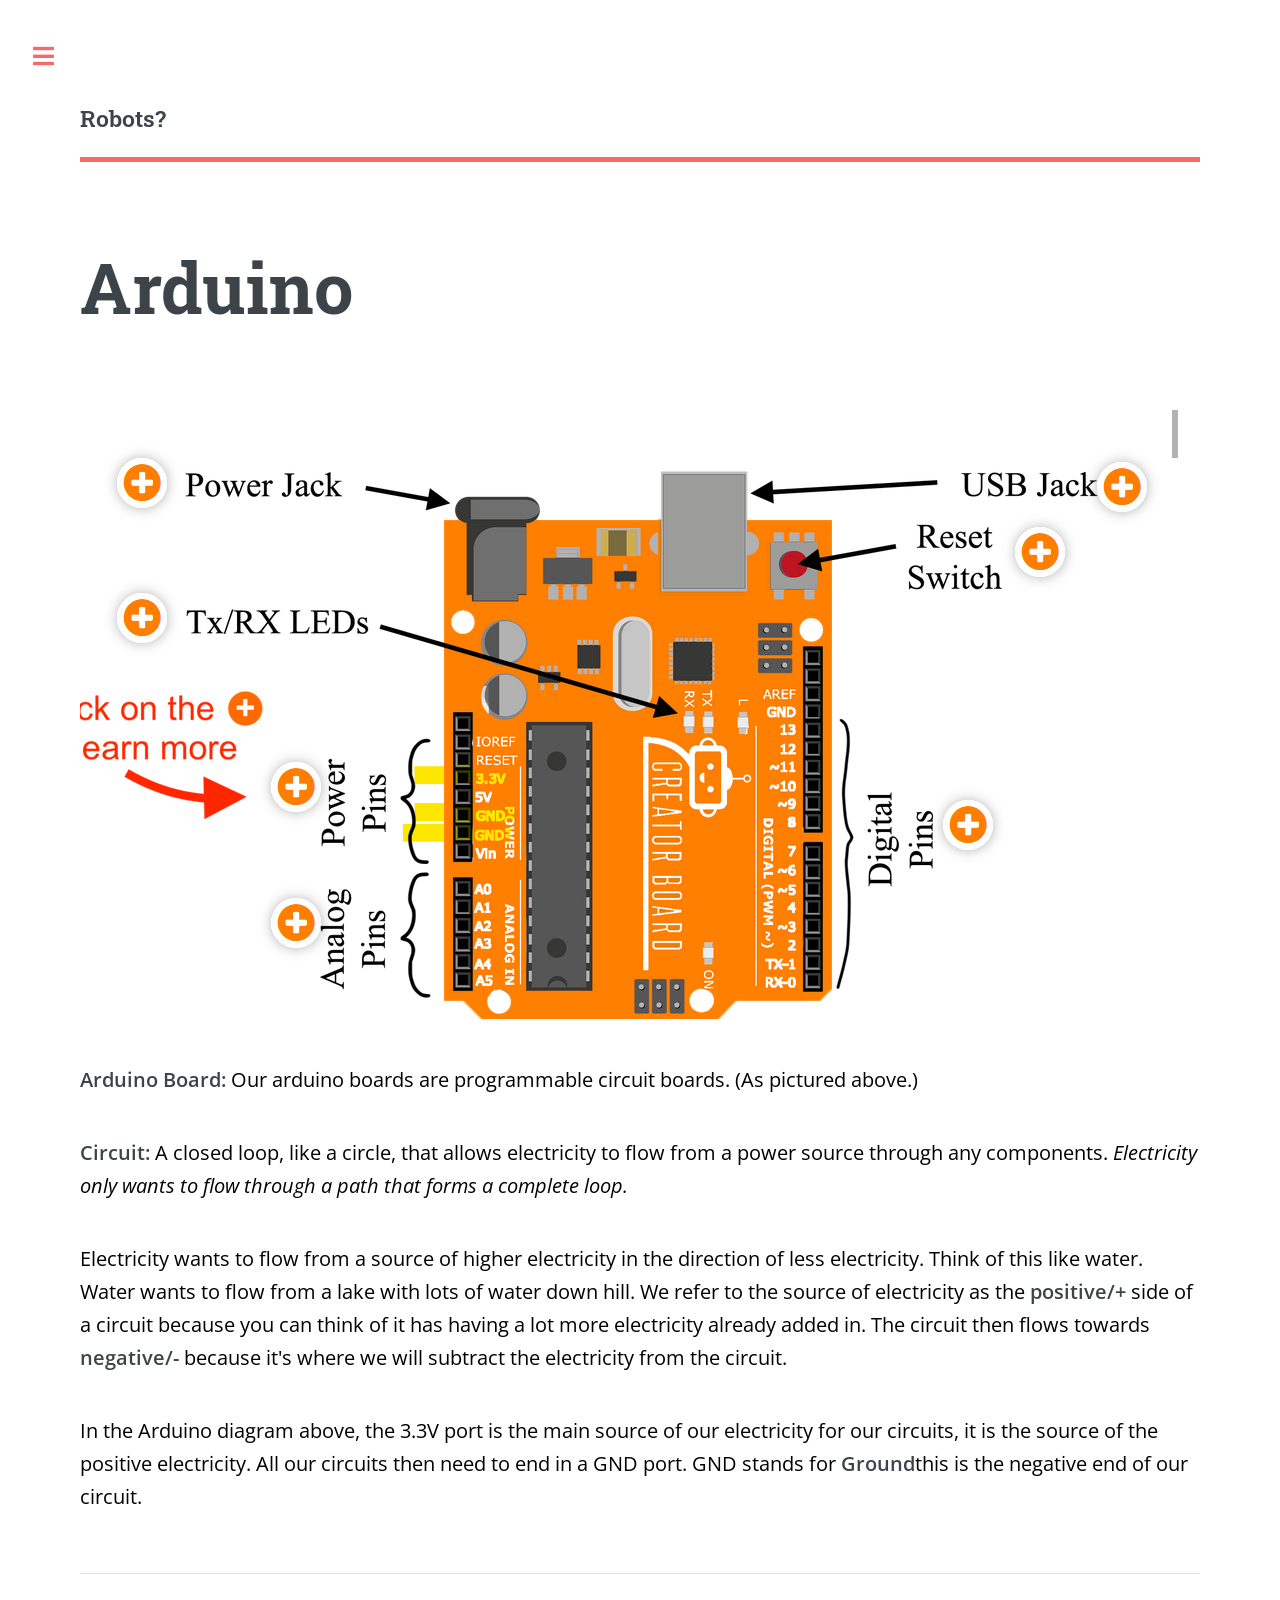
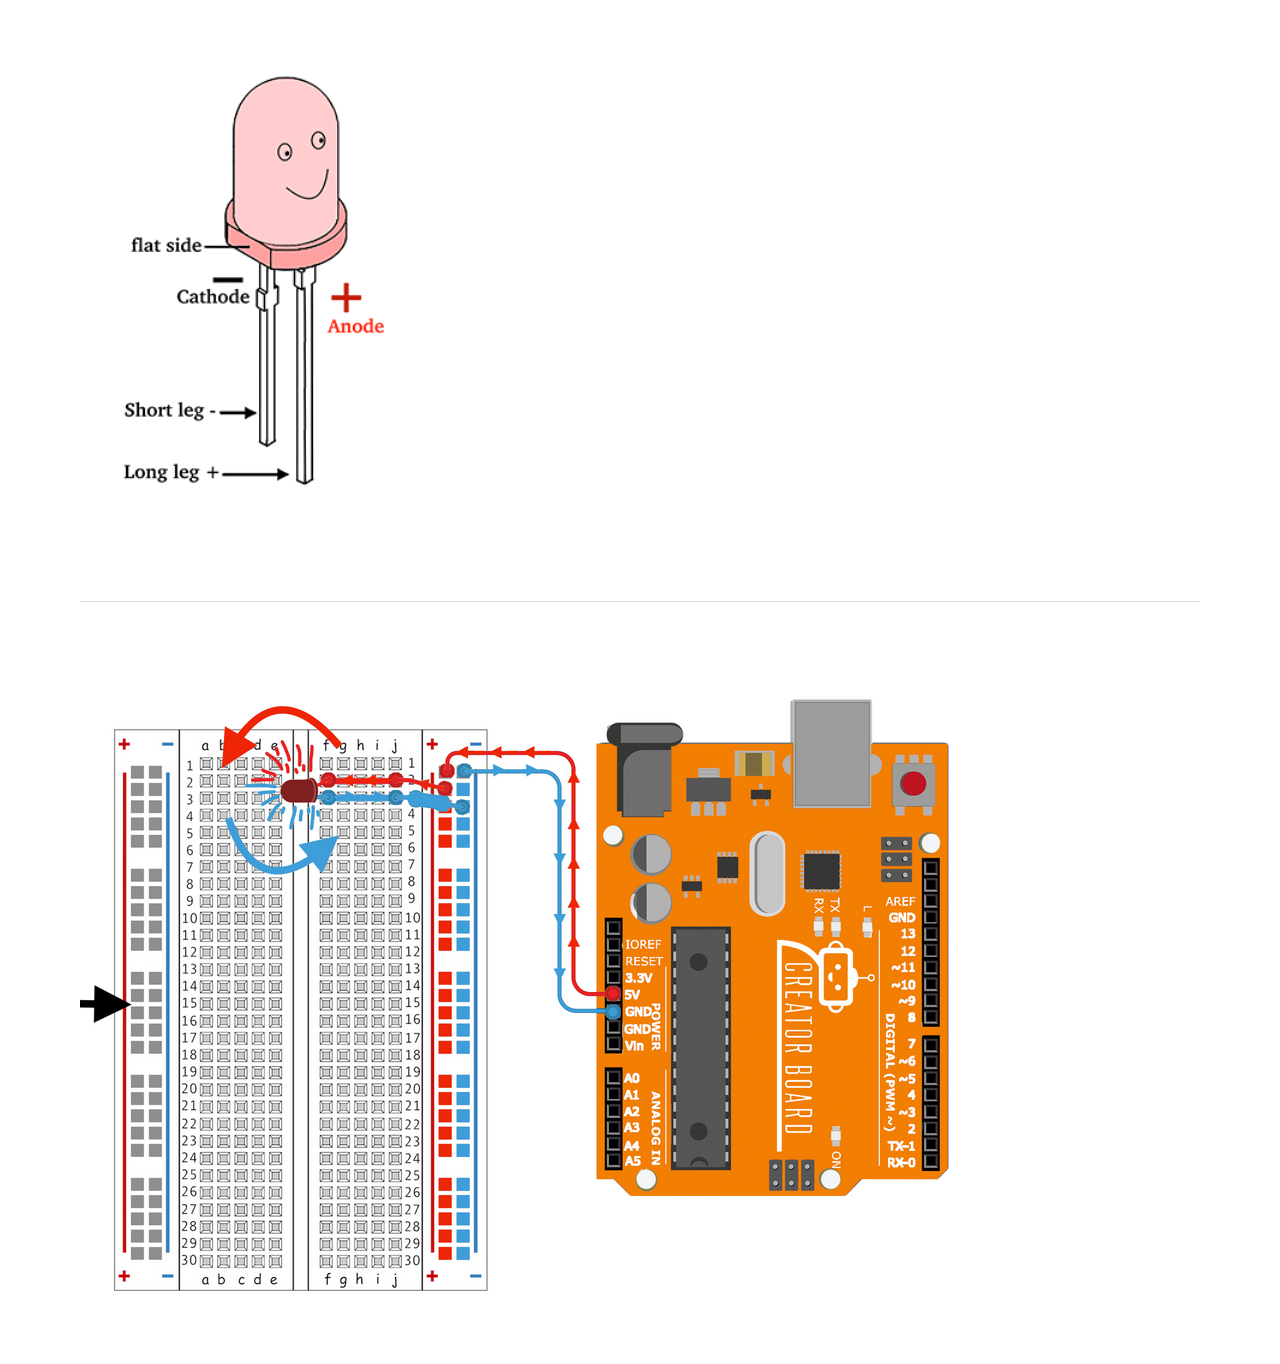
==== day1.html @ c7b4928b "Init Starting Files" ====
<!DOCTYPE HTML>
<!--
	Editorial by HTML5 UP
	html5up.net | @ajlkn
	Free for personal and commercial use under the CCA 3.0 license (html5up.net/license)
-->
<html>
<head>
    <title>Generic</title>
    <meta charset="utf-8" />
    <meta name="viewport" content="width=device-width, initial-scale=1, user-scalable=no" />
    <link rel="stylesheet" href="assets/css/main.css" />
</head>
<body class="is-preload">

<!-- Wrapper -->
<div id="wrapper">

    <!-- Main -->
    <div id="main">
        <div class="inner">

            <!-- Header -->
            <header id="header">
                <a href="index.html" class="logo"><strong>Robots?</strong></a>
            </header>

            <!-- Content -->
            <section>
                <header class="main">
                    <h1>Arduino</h1>
                </header>

                <span><img src="images/Arduino.png" alt="" /></span>

                <p><strong>Arduino Board: </strong>Our arduino boards are programmable circuit boards. (As pictured above.)</p>
                <p><strong>Circuit: </strong>A closed loop, like a circle, that allows electricity to flow from a power source through any components. <i>Electricity only wants to flow through a path that forms a complete loop.</i></p>
                <p>Electricity wants to flow from a source of higher electricity in the direction of less electricity. Think of this like water. Water wants to flow from a lake with lots of water down hill. We refer to the source of electricity as the <strong>positive/+</strong> side of a circuit because you can think of it has having a lot more electricity already added in. The circuit then flows towards <strong>negative/-</strong> because it's where we will subtract the electricity from the circuit.</p>

                <p>In the Arduino diagram above, the 3.3V port is the main source of our electricity for our circuits, it is the source of the positive electricity. All our circuits then need to end in a GND port. GND stands for <strong>Ground</strong>this is the negative end of our circuit.</p>

                <hr class="major" />

                <span><img src="images/LED.png" alt="" /></span>

                <hr class="major" />

                <span><img src="images/Circuit.png" alt="" /></span>


            </section>

        </div>
    </div>

    <!-- Sidebar -->
    <div id="sidebar">
        <div class="inner">

            <!-- Menu -->
            <nav id="menu">
                <header class="major">
                    <h2>Menu</h2>
                </header>
                <ul>
                    <li><a href="index.html">Homepage</a></li>
                    <li><a href="https://snap4arduino.rocks/" target="_blank">Snap4Arduino</a></li>
                    <li>
                        <span class="opener">Robotics Lessons</span>
                        <ul>
                            <li><a href="day1.html">Spring Day 1</a></li>
                        </ul>
                    </li>
                    <!--										<li><a href="elements.html">Elements</a></li>-->
                </ul>
            </nav>

            <!-- Footer -->
            <footer id="footer">
                <p class="copyright">&copy; Untitled. All rights reserved. Demo Images: <a href="https://unsplash.com">Unsplash</a>. Design: <a href="https://html5up.net">HTML5 UP</a>.</p>
            </footer>

        </div>
    </div>

</div>

<!-- Scripts -->
<script src="assets/js/jquery.min.js"></script>
<script src="assets/js/browser.min.js"></script>
<script src="assets/js/breakpoints.min.js"></script>
<script src="assets/js/util.js"></script>
<script src="assets/js/main.js"></script>

</body>
</html>
---- assets/css/main.css ----
@import url(fontawesome-all.min.css);
@import url("https://fonts.googleapis.com/css?family=Open+Sans:400,600,400italic,600italic|Roboto+Slab:400,700");
/*
	Editorial by HTML5 UP
	html5up.net | @ajlkn
	Free for personal and commercial use under the CCA 3.0 license (html5up.net/license)
*/
html, body, div, span, applet, object,
iframe, h1, h2, h3, h4, h5, h6, p, blockquote,
pre, a, abbr, acronym, address, big, cite,
code, del, dfn, em, img, ins, kbd, q, s, samp,
small, strike, strong, sub, sup, tt, var, b,
u, i, center, dl, dt, dd, ol, ul, li, fieldset,
form, label, legend, table, caption, tbody,
tfoot, thead, tr, th, td, article, aside,
canvas, details, embed, figure, figcaption,
footer, header, hgroup, menu, nav, output, ruby,
section, summary, time, mark, audio, video {
  margin: 0;
  padding: 0;
  border: 0;
  font-size: 100%;
  font: inherit;
  vertical-align: baseline; }

article, aside, details, figcaption, figure,
footer, header, hgroup, menu, nav, section {
  display: block; }

body {
  line-height: 1; }

ol, ul {
  list-style: none; }

blockquote, q {
  quotes: none; }
  blockquote:before, blockquote:after, q:before, q:after {
    content: '';
    content: none; }

table {
  border-collapse: collapse;
  border-spacing: 0; }

body {
  -webkit-text-size-adjust: none; }

mark {
  background-color: transparent;
  color: inherit; }

input::-moz-focus-inner {
  border: 0;
  padding: 0; }

input, select, textarea {
  -moz-appearance: none;
  -webkit-appearance: none;
  -ms-appearance: none;
  appearance: none; }

/* Basic */
@-ms-viewport {
  width: device-width; }

body {
  -ms-overflow-style: scrollbar; }

@media screen and (max-width: 480px) {
  html, body {
    min-width: 320px; } }

html {
  box-sizing: border-box; }

*, *:before, *:after {
  box-sizing: inherit; }

body {
  background: #ffffff; }
  body.is-preload *, body.is-preload *:before, body.is-preload *:after, body.is-resizing *, body.is-resizing *:before, body.is-resizing *:after {
    -moz-animation: none !important;
    -webkit-animation: none !important;
    -ms-animation: none !important;
    animation: none !important;
    -moz-transition: none !important;
    -webkit-transition: none !important;
    -ms-transition: none !important;
    transition: none !important; }

/* Type */
body, input, select, textarea {
  color: black;
  font-family: "Open Sans", sans-serif;
  font-size: 13pt;
  font-weight: 400;
  line-height: 1.65; }
  @media screen and (max-width: 1680px) {
    body, input, select, textarea {
      font-size: 15pt; } }
  @media screen and (max-width: 1280px) {
    body, input, select, textarea {
      font-size: 15pt; } }
  @media screen and (max-width: 360px) {
    body, input, select, textarea {
      font-size: 15pt; } }

a {
  -moz-transition: color 0.2s ease-in-out, border-bottom-color 0.2s ease-in-out;
  -webkit-transition: color 0.2s ease-in-out, border-bottom-color 0.2s ease-in-out;
  -ms-transition: color 0.2s ease-in-out, border-bottom-color 0.2s ease-in-out;
  transition: color 0.2s ease-in-out, border-bottom-color 0.2s ease-in-out;
  border-bottom: dotted 1px;
  color: #f56a6a;
  text-decoration: none; }
  a:hover {
    border-bottom-color: #f56a6a;
    color: #f56a6a !important; }
    a:hover strong {
      color: inherit; }

strong, b {
  color: #3d4449;
  font-weight: 600; }

em, i {
  font-style: italic; }

p {
  margin: 0 0 2em 0; }

h1, h2, h3, h4, h5, h6 {
  color: #3d4449;
  font-family: "Roboto Slab", serif;
  font-weight: 700;
  line-height: 1.5;
  margin: 0 0 1em 0; }
  h1 a, h2 a, h3 a, h4 a, h5 a, h6 a {
    color: inherit;
    text-decoration: none;
    border-bottom: 0; }

h1 {
  font-size: 4em;
  margin: 0 0 0.5em 0;
  line-height: 1.3; }

h2 {
  font-size: 1.75em; }

h3 {
  font-size: 1.25em; }

h4 {
  font-size: 1.1em; }

h5 {
  font-size: 0.9em; }

h6 {
  font-size: 0.7em; }

@media screen and (max-width: 1680px) {
  h1 {
    font-size: 3.5em; } }

@media screen and (max-width: 980px) {
  h1 {
    font-size: 3.25em; } }

@media screen and (max-width: 736px) {
  h1 {
    font-size: 2em;
    line-height: 1.4; }
  h2 {
    font-size: 1.5em; } }

sub {
  font-size: 0.8em;
  position: relative;
  top: 0.5em; }

sup {
  font-size: 0.8em;
  position: relative;
  top: -0.5em; }

blockquote {
  border-left: solid 3px rgba(210, 215, 217, 0.75);
  font-style: italic;
  margin: 0 0 2em 0;
  padding: 0.5em 0 0.5em 2em; }

code {
  background: rgba(230, 235, 237, 0.25);
  border-radius: 0.375em;
  border: solid 1px rgba(210, 215, 217, 0.75);
  font-family: "Courier New", monospace;
  font-size: 0.9em;
  margin: 0 0.25em;
  padding: 0.25em 0.65em; }

pre {
  -webkit-overflow-scrolling: touch;
  font-family: "Courier New", monospace;
  font-size: 0.9em;
  margin: 0 0 2em 0; }
  pre code {
    display: block;
    line-height: 1.75;
    padding: 1em 1.5em;
    overflow-x: auto; }

hr {
  border: 0;
  border-bottom: solid 1px rgba(210, 215, 217, 0.75);
  margin: 2em 0; }
  hr.major {
    margin: 3em 0; }

.align-left {
  text-align: left; }

.align-center {
  text-align: center; }

.align-right {
  text-align: right; }

/* Row */
.row {
  display: flex;
  flex-wrap: wrap;
  box-sizing: border-box;
  align-items: stretch; }
  .row > * {
    box-sizing: border-box; }
  .row.gtr-uniform > * > :last-child {
    margin-bottom: 0; }
  .row.aln-left {
    justify-content: flex-start; }
  .row.aln-center {
    justify-content: center; }
  .row.aln-right {
    justify-content: flex-end; }
  .row.aln-top {
    align-items: flex-start; }
  .row.aln-middle {
    align-items: center; }
  .row.aln-bottom {
    align-items: flex-end; }
  .row > .imp {
    order: -1; }
  .row > .col-1 {
    width: 8.33333%; }
  .row > .off-1 {
    margin-left: 8.33333%; }
  .row > .col-2 {
    width: 16.66667%; }
  .row > .off-2 {
    margin-left: 16.66667%; }
  .row > .col-3 {
    width: 25%; }
  .row > .off-3 {
    margin-left: 25%; }
  .row > .col-4 {
    width: 33.33333%; }
  .row > .off-4 {
    margin-left: 33.33333%; }
  .row > .col-5 {
    width: 41.66667%; }
  .row > .off-5 {
    margin-left: 41.66667%; }
  .row > .col-6 {
    width: 50%; }
  .row > .off-6 {
    margin-left: 50%; }
  .row > .col-7 {
    width: 58.33333%; }
  .row > .off-7 {
    margin-left: 58.33333%; }
  .row > .col-8 {
    width: 66.66667%; }
  .row > .off-8 {
    margin-left: 66.66667%; }
  .row > .col-9 {
    width: 75%; }
  .row > .off-9 {
    margin-left: 75%; }
  .row > .col-10 {
    width: 83.33333%; }
  .row > .off-10 {
    margin-left: 83.33333%; }
  .row > .col-11 {
    width: 91.66667%; }
  .row > .off-11 {
    margin-left: 91.66667%; }
  .row > .col-12 {
    width: 100%; }
  .row > .off-12 {
    margin-left: 100%; }
  .row.gtr-0 {
    margin-top: 0;
    margin-left: 0em; }
    .row.gtr-0 > * {
      padding: 0 0 0 0em; }
    .row.gtr-0.gtr-uniform {
      margin-top: 0em; }
      .row.gtr-0.gtr-uniform > * {
        padding-top: 0em; }
  .row.gtr-25 {
    margin-top: 0;
    margin-left: -0.375em; }
    .row.gtr-25 > * {
      padding: 0 0 0 0.375em; }
    .row.gtr-25.gtr-uniform {
      margin-top: -0.375em; }
      .row.gtr-25.gtr-uniform > * {
        padding-top: 0.375em; }
  .row.gtr-50 {
    margin-top: 0;
    margin-left: -0.75em; }
    .row.gtr-50 > * {
      padding: 0 0 0 0.75em; }
    .row.gtr-50.gtr-uniform {
      margin-top: -0.75em; }
      .row.gtr-50.gtr-uniform > * {
        padding-top: 0.75em; }
  .row {
    margin-top: 0;
    margin-left: -1.5em; }
    .row > * {
      padding: 0 0 0 1.5em; }
    .row.gtr-uniform {
      margin-top: -1.5em; }
      .row.gtr-uniform > * {
        padding-top: 1.5em; }
  .row.gtr-150 {
    margin-top: 0;
    margin-left: -2.25em; }
    .row.gtr-150 > * {
      padding: 0 0 0 2.25em; }
    .row.gtr-150.gtr-uniform {
      margin-top: -2.25em; }
      .row.gtr-150.gtr-uniform > * {
        padding-top: 2.25em; }
  .row.gtr-200 {
    margin-top: 0;
    margin-left: -3em; }
    .row.gtr-200 > * {
      padding: 0 0 0 3em; }
    .row.gtr-200.gtr-uniform {
      margin-top: -3em; }
      .row.gtr-200.gtr-uniform > * {
        padding-top: 3em; }
  @media screen and (max-width: 1680px) {
    .row {
      display: flex;
      flex-wrap: wrap;
      box-sizing: border-box;
      align-items: stretch; }
      .row > * {
        box-sizing: border-box; }
      .row.gtr-uniform > * > :last-child {
        margin-bottom: 0; }
      .row.aln-left {
        justify-content: flex-start; }
      .row.aln-center {
        justify-content: center; }
      .row.aln-right {
        justify-content: flex-end; }
      .row.aln-top {
        align-items: flex-start; }
      .row.aln-middle {
        align-items: center; }
      .row.aln-bottom {
        align-items: flex-end; }
      .row > .imp-xlarge {
        order: -1; }
      .row > .col-1-xlarge {
        width: 8.33333%; }
      .row > .off-1-xlarge {
        margin-left: 8.33333%; }
      .row > .col-2-xlarge {
        width: 16.66667%; }
      .row > .off-2-xlarge {
        margin-left: 16.66667%; }
      .row > .col-3-xlarge {
        width: 25%; }
      .row > .off-3-xlarge {
        margin-left: 25%; }
      .row > .col-4-xlarge {
        width: 33.33333%; }
      .row > .off-4-xlarge {
        margin-left: 33.33333%; }
      .row > .col-5-xlarge {
        width: 41.66667%; }
      .row > .off-5-xlarge {
        margin-left: 41.66667%; }
      .row > .col-6-xlarge {
        width: 50%; }
      .row > .off-6-xlarge {
        margin-left: 50%; }
      .row > .col-7-xlarge {
        width: 58.33333%; }
      .row > .off-7-xlarge {
        margin-left: 58.33333%; }
      .row > .col-8-xlarge {
        width: 66.66667%; }
      .row > .off-8-xlarge {
        margin-left: 66.66667%; }
      .row > .col-9-xlarge {
        width: 75%; }
      .row > .off-9-xlarge {
        margin-left: 75%; }
      .row > .col-10-xlarge {
        width: 83.33333%; }
      .row > .off-10-xlarge {
        margin-left: 83.33333%; }
      .row > .col-11-xlarge {
        width: 91.66667%; }
      .row > .off-11-xlarge {
        margin-left: 91.66667%; }
      .row > .col-12-xlarge {
        width: 100%; }
      .row > .off-12-xlarge {
        margin-left: 100%; }
      .row.gtr-0 {
        margin-top: 0;
        margin-left: 0em; }
        .row.gtr-0 > * {
          padding: 0 0 0 0em; }
        .row.gtr-0.gtr-uniform {
          margin-top: 0em; }
          .row.gtr-0.gtr-uniform > * {
            padding-top: 0em; }
      .row.gtr-25 {
        margin-top: 0;
        margin-left: -0.375em; }
        .row.gtr-25 > * {
          padding: 0 0 0 0.375em; }
        .row.gtr-25.gtr-uniform {
          margin-top: -0.375em; }
          .row.gtr-25.gtr-uniform > * {
            padding-top: 0.375em; }
      .row.gtr-50 {
        margin-top: 0;
        margin-left: -0.75em; }
        .row.gtr-50 > * {
          padding: 0 0 0 0.75em; }
        .row.gtr-50.gtr-uniform {
          margin-top: -0.75em; }
          .row.gtr-50.gtr-uniform > * {
            padding-top: 0.75em; }
      .row {
        margin-top: 0;
        margin-left: -1.5em; }
        .row > * {
          padding: 0 0 0 1.5em; }
        .row.gtr-uniform {
          margin-top: -1.5em; }
          .row.gtr-uniform > * {
            padding-top: 1.5em; }
      .row.gtr-150 {
        margin-top: 0;
        margin-left: -2.25em; }
        .row.gtr-150 > * {
          padding: 0 0 0 2.25em; }
        .row.gtr-150.gtr-uniform {
          margin-top: -2.25em; }
          .row.gtr-150.gtr-uniform > * {
            padding-top: 2.25em; }
      .row.gtr-200 {
        margin-top: 0;
        margin-left: -3em; }
        .row.gtr-200 > * {
          padding: 0 0 0 3em; }
        .row.gtr-200.gtr-uniform {
          margin-top: -3em; }
          .row.gtr-200.gtr-uniform > * {
            padding-top: 3em; } }
  @media screen and (max-width: 1280px) {
    .row {
      display: flex;
      flex-wrap: wrap;
      box-sizing: border-box;
      align-items: stretch; }
      .row > * {
        box-sizing: border-box; }
      .row.gtr-uniform > * > :last-child {
        margin-bottom: 0; }
      .row.aln-left {
        justify-content: flex-start; }
      .row.aln-center {
        justify-content: center; }
      .row.aln-right {
        justify-content: flex-end; }
      .row.aln-top {
        align-items: flex-start; }
      .row.aln-middle {
        align-items: center; }
      .row.aln-bottom {
        align-items: flex-end; }
      .row > .imp-large {
        order: -1; }
      .row > .col-1-large {
        width: 8.33333%; }
      .row > .off-1-large {
        margin-left: 8.33333%; }
      .row > .col-2-large {
        width: 16.66667%; }
      .row > .off-2-large {
        margin-left: 16.66667%; }
      .row > .col-3-large {
        width: 25%; }
      .row > .off-3-large {
        margin-left: 25%; }
      .row > .col-4-large {
        width: 33.33333%; }
      .row > .off-4-large {
        margin-left: 33.33333%; }
      .row > .col-5-large {
        width: 41.66667%; }
      .row > .off-5-large {
        margin-left: 41.66667%; }
      .row > .col-6-large {
        width: 50%; }
      .row > .off-6-large {
        margin-left: 50%; }
      .row > .col-7-large {
        width: 58.33333%; }
      .row > .off-7-large {
        margin-left: 58.33333%; }
      .row > .col-8-large {
        width: 66.66667%; }
      .row > .off-8-large {
        margin-left: 66.66667%; }
      .row > .col-9-large {
        width: 75%; }
      .row > .off-9-large {
        margin-left: 75%; }
      .row > .col-10-large {
        width: 83.33333%; }
      .row > .off-10-large {
        margin-left: 83.33333%; }
      .row > .col-11-large {
        width: 91.66667%; }
      .row > .off-11-large {
        margin-left: 91.66667%; }
      .row > .col-12-large {
        width: 100%; }
      .row > .off-12-large {
        margin-left: 100%; }
      .row.gtr-0 {
        margin-top: 0;
        margin-left: 0em; }
        .row.gtr-0 > * {
          padding: 0 0 0 0em; }
        .row.gtr-0.gtr-uniform {
          margin-top: 0em; }
          .row.gtr-0.gtr-uniform > * {
            padding-top: 0em; }
      .row.gtr-25 {
        margin-top: 0;
        margin-left: -0.375em; }
        .row.gtr-25 > * {
          padding: 0 0 0 0.375em; }
        .row.gtr-25.gtr-uniform {
          margin-top: -0.375em; }
          .row.gtr-25.gtr-uniform > * {
            padding-top: 0.375em; }
      .row.gtr-50 {
        margin-top: 0;
        margin-left: -0.75em; }
        .row.gtr-50 > * {
          padding: 0 0 0 0.75em; }
        .row.gtr-50.gtr-uniform {
          margin-top: -0.75em; }
          .row.gtr-50.gtr-uniform > * {
            padding-top: 0.75em; }
      .row {
        margin-top: 0;
        margin-left: -1.5em; }
        .row > * {
          padding: 0 0 0 1.5em; }
        .row.gtr-uniform {
          margin-top: -1.5em; }
          .row.gtr-uniform > * {
            padding-top: 1.5em; }
      .row.gtr-150 {
        margin-top: 0;
        margin-left: -2.25em; }
        .row.gtr-150 > * {
          padding: 0 0 0 2.25em; }
        .row.gtr-150.gtr-uniform {
          margin-top: -2.25em; }
          .row.gtr-150.gtr-uniform > * {
            padding-top: 2.25em; }
      .row.gtr-200 {
        margin-top: 0;
        margin-left: -3em; }
        .row.gtr-200 > * {
          padding: 0 0 0 3em; }
        .row.gtr-200.gtr-uniform {
          margin-top: -3em; }
          .row.gtr-200.gtr-uniform > * {
            padding-top: 3em; } }
  @media screen and (max-width: 980px) {
    .row {
      display: flex;
      flex-wrap: wrap;
      box-sizing: border-box;
      align-items: stretch; }
      .row > * {
        box-sizing: border-box; }
      .row.gtr-uniform > * > :last-child {
        margin-bottom: 0; }
      .row.aln-left {
        justify-content: flex-start; }
      .row.aln-center {
        justify-content: center; }
      .row.aln-right {
        justify-content: flex-end; }
      .row.aln-top {
        align-items: flex-start; }
      .row.aln-middle {
        align-items: center; }
      .row.aln-bottom {
        align-items: flex-end; }
      .row > .imp-medium {
        order: -1; }
      .row > .col-1-medium {
        width: 8.33333%; }
      .row > .off-1-medium {
        margin-left: 8.33333%; }
      .row > .col-2-medium {
        width: 16.66667%; }
      .row > .off-2-medium {
        margin-left: 16.66667%; }
      .row > .col-3-medium {
        width: 25%; }
      .row > .off-3-medium {
        margin-left: 25%; }
      .row > .col-4-medium {
        width: 33.33333%; }
      .row > .off-4-medium {
        margin-left: 33.33333%; }
      .row > .col-5-medium {
        width: 41.66667%; }
      .row > .off-5-medium {
        margin-left: 41.66667%; }
      .row > .col-6-medium {
        width: 50%; }
      .row > .off-6-medium {
        margin-left: 50%; }
      .row > .col-7-medium {
        width: 58.33333%; }
      .row > .off-7-medium {
        margin-left: 58.33333%; }
      .row > .col-8-medium {
        width: 66.66667%; }
      .row > .off-8-medium {
        margin-left: 66.66667%; }
      .row > .col-9-medium {
        width: 75%; }
      .row > .off-9-medium {
        margin-left: 75%; }
      .row > .col-10-medium {
        width: 83.33333%; }
      .row > .off-10-medium {
        margin-left: 83.33333%; }
      .row > .col-11-medium {
        width: 91.66667%; }
      .row > .off-11-medium {
        margin-left: 91.66667%; }
      .row > .col-12-medium {
        width: 100%; }
      .row > .off-12-medium {
        margin-left: 100%; }
      .row.gtr-0 {
        margin-top: 0;
        margin-left: 0em; }
        .row.gtr-0 > * {
          padding: 0 0 0 0em; }
        .row.gtr-0.gtr-uniform {
          margin-top: 0em; }
          .row.gtr-0.gtr-uniform > * {
            padding-top: 0em; }
      .row.gtr-25 {
        margin-top: 0;
        margin-left: -0.375em; }
        .row.gtr-25 > * {
          padding: 0 0 0 0.375em; }
        .row.gtr-25.gtr-uniform {
          margin-top: -0.375em; }
          .row.gtr-25.gtr-uniform > * {
            padding-top: 0.375em; }
      .row.gtr-50 {
        margin-top: 0;
        margin-left: -0.75em; }
        .row.gtr-50 > * {
          padding: 0 0 0 0.75em; }
        .row.gtr-50.gtr-uniform {
          margin-top: -0.75em; }
          .row.gtr-50.gtr-uniform > * {
            padding-top: 0.75em; }
      .row {
        margin-top: 0;
        margin-left: -1.5em; }
        .row > * {
          padding: 0 0 0 1.5em; }
        .row.gtr-uniform {
          margin-top: -1.5em; }
          .row.gtr-uniform > * {
            padding-top: 1.5em; }
      .row.gtr-150 {
        margin-top: 0;
        margin-left: -2.25em; }
        .row.gtr-150 > * {
          padding: 0 0 0 2.25em; }
        .row.gtr-150.gtr-uniform {
          margin-top: -2.25em; }
          .row.gtr-150.gtr-uniform > * {
            padding-top: 2.25em; }
      .row.gtr-200 {
        margin-top: 0;
        margin-left: -3em; }
        .row.gtr-200 > * {
          padding: 0 0 0 3em; }
        .row.gtr-200.gtr-uniform {
          margin-top: -3em; }
          .row.gtr-200.gtr-uniform > * {
            padding-top: 3em; } }
  @media screen and (max-width: 736px) {
    .row {
      display: flex;
      flex-wrap: wrap;
      box-sizing: border-box;
      align-items: stretch; }
      .row > * {
        box-sizing: border-box; }
      .row.gtr-uniform > * > :last-child {
        margin-bottom: 0; }
      .row.aln-left {
        justify-content: flex-start; }
      .row.aln-center {
        justify-content: center; }
      .row.aln-right {
        justify-content: flex-end; }
      .row.aln-top {
        align-items: flex-start; }
      .row.aln-middle {
        align-items: center; }
      .row.aln-bottom {
        align-items: flex-end; }
      .row > .imp-small {
        order: -1; }
      .row > .col-1-small {
        width: 8.33333%; }
      .row > .off-1-small {
        margin-left: 8.33333%; }
      .row > .col-2-small {
        width: 16.66667%; }
      .row > .off-2-small {
        margin-left: 16.66667%; }
      .row > .col-3-small {
        width: 25%; }
      .row > .off-3-small {
        margin-left: 25%; }
      .row > .col-4-small {
        width: 33.33333%; }
      .row > .off-4-small {
        margin-left: 33.33333%; }
      .row > .col-5-small {
        width: 41.66667%; }
      .row > .off-5-small {
        margin-left: 41.66667%; }
      .row > .col-6-small {
        width: 50%; }
      .row > .off-6-small {
        margin-left: 50%; }
      .row > .col-7-small {
        width: 58.33333%; }
      .row > .off-7-small {
        margin-left: 58.33333%; }
      .row > .col-8-small {
        width: 66.66667%; }
      .row > .off-8-small {
        margin-left: 66.66667%; }
      .row > .col-9-small {
        width: 75%; }
      .row > .off-9-small {
        margin-left: 75%; }
      .row > .col-10-small {
        width: 83.33333%; }
      .row > .off-10-small {
        margin-left: 83.33333%; }
      .row > .col-11-small {
        width: 91.66667%; }
      .row > .off-11-small {
        margin-left: 91.66667%; }
      .row > .col-12-small {
        width: 100%; }
      .row > .off-12-small {
        margin-left: 100%; }
      .row.gtr-0 {
        margin-top: 0;
        margin-left: 0em; }
        .row.gtr-0 > * {
          padding: 0 0 0 0em; }
        .row.gtr-0.gtr-uniform {
          margin-top: 0em; }
          .row.gtr-0.gtr-uniform > * {
            padding-top: 0em; }
      .row.gtr-25 {
        margin-top: 0;
        margin-left: -0.375em; }
        .row.gtr-25 > * {
          padding: 0 0 0 0.375em; }
        .row.gtr-25.gtr-uniform {
          margin-top: -0.375em; }
          .row.gtr-25.gtr-uniform > * {
            padding-top: 0.375em; }
      .row.gtr-50 {
        margin-top: 0;
        margin-left: -0.75em; }
        .row.gtr-50 > * {
          padding: 0 0 0 0.75em; }
        .row.gtr-50.gtr-uniform {
          margin-top: -0.75em; }
          .row.gtr-50.gtr-uniform > * {
            padding-top: 0.75em; }
      .row {
        margin-top: 0;
        margin-left: -1.5em; }
        .row > * {
          padding: 0 0 0 1.5em; }
        .row.gtr-uniform {
          margin-top: -1.5em; }
          .row.gtr-uniform > * {
            padding-top: 1.5em; }
      .row.gtr-150 {
        margin-top: 0;
        margin-left: -2.25em; }
        .row.gtr-150 > * {
          padding: 0 0 0 2.25em; }
        .row.gtr-150.gtr-uniform {
          margin-top: -2.25em; }
          .row.gtr-150.gtr-uniform > * {
            padding-top: 2.25em; }
      .row.gtr-200 {
        margin-top: 0;
        margin-left: -3em; }
        .row.gtr-200 > * {
          padding: 0 0 0 3em; }
        .row.gtr-200.gtr-uniform {
          margin-top: -3em; }
          .row.gtr-200.gtr-uniform > * {
            padding-top: 3em; } }
  @media screen and (max-width: 480px) {
    .row {
      display: flex;
      flex-wrap: wrap;
      box-sizing: border-box;
      align-items: stretch; }
      .row > * {
        box-sizing: border-box; }
      .row.gtr-uniform > * > :last-child {
        margin-bottom: 0; }
      .row.aln-left {
        justify-content: flex-start; }
      .row.aln-center {
        justify-content: center; }
      .row.aln-right {
        justify-content: flex-end; }
      .row.aln-top {
        align-items: flex-start; }
      .row.aln-middle {
        align-items: center; }
      .row.aln-bottom {
        align-items: flex-end; }
      .row > .imp-xsmall {
        order: -1; }
      .row > .col-1-xsmall {
        width: 8.33333%; }
      .row > .off-1-xsmall {
        margin-left: 8.33333%; }
      .row > .col-2-xsmall {
        width: 16.66667%; }
      .row > .off-2-xsmall {
        margin-left: 16.66667%; }
      .row > .col-3-xsmall {
        width: 25%; }
      .row > .off-3-xsmall {
        margin-left: 25%; }
      .row > .col-4-xsmall {
        width: 33.33333%; }
      .row > .off-4-xsmall {
        margin-left: 33.33333%; }
      .row > .col-5-xsmall {
        width: 41.66667%; }
      .row > .off-5-xsmall {
        margin-left: 41.66667%; }
      .row > .col-6-xsmall {
        width: 50%; }
      .row > .off-6-xsmall {
        margin-left: 50%; }
      .row > .col-7-xsmall {
        width: 58.33333%; }
      .row > .off-7-xsmall {
        margin-left: 58.33333%; }
      .row > .col-8-xsmall {
        width: 66.66667%; }
      .row > .off-8-xsmall {
        margin-left: 66.66667%; }
      .row > .col-9-xsmall {
        width: 75%; }
      .row > .off-9-xsmall {
        margin-left: 75%; }
      .row > .col-10-xsmall {
        width: 83.33333%; }
      .row > .off-10-xsmall {
        margin-left: 83.33333%; }
      .row > .col-11-xsmall {
        width: 91.66667%; }
      .row > .off-11-xsmall {
        margin-left: 91.66667%; }
      .row > .col-12-xsmall {
        width: 100%; }
      .row > .off-12-xsmall {
        margin-left: 100%; }
      .row.gtr-0 {
        margin-top: 0;
        margin-left: 0em; }
        .row.gtr-0 > * {
          padding: 0 0 0 0em; }
        .row.gtr-0.gtr-uniform {
          margin-top: 0em; }
          .row.gtr-0.gtr-uniform > * {
            padding-top: 0em; }
      .row.gtr-25 {
        margin-top: 0;
        margin-left: -0.375em; }
        .row.gtr-25 > * {
          padding: 0 0 0 0.375em; }
        .row.gtr-25.gtr-uniform {
          margin-top: -0.375em; }
          .row.gtr-25.gtr-uniform > * {
            padding-top: 0.375em; }
      .row.gtr-50 {
        margin-top: 0;
        margin-left: -0.75em; }
        .row.gtr-50 > * {
          padding: 0 0 0 0.75em; }
        .row.gtr-50.gtr-uniform {
          margin-top: -0.75em; }
          .row.gtr-50.gtr-uniform > * {
            padding-top: 0.75em; }
      .row {
        margin-top: 0;
        margin-left: -1.5em; }
        .row > * {
          padding: 0 0 0 1.5em; }
        .row.gtr-uniform {
          margin-top: -1.5em; }
          .row.gtr-uniform > * {
            padding-top: 1.5em; }
      .row.gtr-150 {
        margin-top: 0;
        margin-left: -2.25em; }
        .row.gtr-150 > * {
          padding: 0 0 0 2.25em; }
        .row.gtr-150.gtr-uniform {
          margin-top: -2.25em; }
          .row.gtr-150.gtr-uniform > * {
            padding-top: 2.25em; }
      .row.gtr-200 {
        margin-top: 0;
        margin-left: -3em; }
        .row.gtr-200 > * {
          padding: 0 0 0 3em; }
        .row.gtr-200.gtr-uniform {
          margin-top: -3em; }
          .row.gtr-200.gtr-uniform > * {
            padding-top: 3em; } }

/* Section/Article */
section.special, article.special {
  text-align: center; }

header p {
  font-family: "Roboto Slab", serif;
  font-size: 1em;
  font-weight: 400;
  letter-spacing: 0.075em;
  margin-top: -0.5em;
  text-transform: uppercase; }

header.major > :last-child {
  border-bottom: solid 3px #f56a6a;
  display: inline-block;
  margin: 0 0 2em 0;
  padding: 0 0.75em 0.5em 0; }

header.main > :last-child {
  margin: 0 0 1em 0; }

/* Form */
form {
  margin: 0 0 2em 0; }

label {
  color: #3d4449;
  display: block;
  font-size: 0.9em;
  font-weight: 600;
  margin: 0 0 1em 0; }

input[type="text"],
input[type="password"],
input[type="email"],
input[type="tel"],
input[type="search"],
input[type="url"],
select,
textarea {
  -moz-appearance: none;
  -webkit-appearance: none;
  -ms-appearance: none;
  appearance: none;
  background: #ffffff;
  border-radius: 0.375em;
  border: none;
  border: solid 1px rgba(210, 215, 217, 0.75);
  color: inherit;
  display: block;
  outline: 0;
  padding: 0 1em;
  text-decoration: none;
  width: 100%; }
  input[type="text"]:invalid,
  input[type="password"]:invalid,
  input[type="email"]:invalid,
  input[type="tel"]:invalid,
  input[type="search"]:invalid,
  input[type="url"]:invalid,
  select:invalid,
  textarea:invalid {
    box-shadow: none; }
  input[type="text"]:focus,
  input[type="password"]:focus,
  input[type="email"]:focus,
  input[type="tel"]:focus,
  input[type="search"]:focus,
  input[type="url"]:focus,
  select:focus,
  textarea:focus {
    border-color: #f56a6a;
    box-shadow: 0 0 0 1px #f56a6a; }

select {
  background-image: url("data:image/svg+xml;charset=utf8,%3Csvg xmlns='http://www.w3.org/2000/svg' width='40' height='40' preserveAspectRatio='none' viewBox='0 0 40 40'%3E%3Cpath d='M9.4,12.3l10.4,10.4l10.4-10.4c0.2-0.2,0.5-0.4,0.9-0.4c0.3,0,0.6,0.1,0.9,0.4l3.3,3.3c0.2,0.2,0.4,0.5,0.4,0.9 c0,0.4-0.1,0.6-0.4,0.9L20.7,31.9c-0.2,0.2-0.5,0.4-0.9,0.4c-0.3,0-0.6-0.1-0.9-0.4L4.3,17.3c-0.2-0.2-0.4-0.5-0.4-0.9 c0-0.4,0.1-0.6,0.4-0.9l3.3-3.3c0.2-0.2,0.5-0.4,0.9-0.4S9.1,12.1,9.4,12.3z' fill='rgba(210, 215, 217, 0.75)' /%3E%3C/svg%3E");
  background-size: 1.25em;
  background-repeat: no-repeat;
  background-position: calc(100% - 1em) center;
  height: 2.75em;
  padding-right: 2.75em;
  text-overflow: ellipsis; }
  select option {
    color: #3d4449;
    background: #ffffff; }
  select:focus::-ms-value {
    background-color: transparent; }
  select::-ms-expand {
    display: none; }

input[type="text"],
input[type="password"],
input[type="email"],
input[type="tel"],
input[type="search"],
input[type="url"],
select {
  height: 2.75em; }

textarea {
  padding: 0.75em 1em; }

input[type="checkbox"],
input[type="radio"] {
  -moz-appearance: none;
  -webkit-appearance: none;
  -ms-appearance: none;
  appearance: none;
  display: block;
  float: left;
  margin-right: -2em;
  opacity: 0;
  width: 1em;
  z-index: -1; }
  input[type="checkbox"] + label,
  input[type="radio"] + label {
    text-decoration: none;
    color: #7f888f;
    cursor: pointer;
    display: inline-block;
    font-size: 1em;
    font-weight: 400;
    padding-left: 2.4em;
    padding-right: 0.75em;
    position: relative; }
    input[type="checkbox"] + label:before,
    input[type="radio"] + label:before {
      -moz-osx-font-smoothing: grayscale;
      -webkit-font-smoothing: antialiased;
      display: inline-block;
      font-style: normal;
      font-variant: normal;
      text-rendering: auto;
      line-height: 1;
      text-transform: none !important;
      font-family: 'Font Awesome 5 Free';
      font-weight: 900; }
    input[type="checkbox"] + label:before,
    input[type="radio"] + label:before {
      background: #ffffff;
      border-radius: 0.375em;
      border: solid 1px rgba(210, 215, 217, 0.75);
      content: '';
      display: inline-block;
      font-size: 0.8em;
      height: 2.0625em;
      left: 0;
      line-height: 2.0625em;
      position: absolute;
      text-align: center;
      top: 0;
      width: 2.0625em; }
  input[type="checkbox"]:checked + label:before,
  input[type="radio"]:checked + label:before {
    background: #3d4449;
    border-color: #3d4449;
    color: #ffffff;
    content: '\f00c'; }
  input[type="checkbox"]:focus + label:before,
  input[type="radio"]:focus + label:before {
    border-color: #f56a6a;
    box-shadow: 0 0 0 1px #f56a6a; }

input[type="checkbox"] + label:before {
  border-radius: 0.375em; }

input[type="radio"] + label:before {
  border-radius: 100%; }

::-webkit-input-placeholder {
  color: #9fa3a6 !important;
  opacity: 1.0; }

:-moz-placeholder {
  color: #9fa3a6 !important;
  opacity: 1.0; }

::-moz-placeholder {
  color: #9fa3a6 !important;
  opacity: 1.0; }

:-ms-input-placeholder {
  color: #9fa3a6 !important;
  opacity: 1.0; }

/* Box */
.box {
  border-radius: 0.375em;
  border: solid 1px rgba(210, 215, 217, 0.75);
  margin-bottom: 2em;
  padding: 1.5em; }
  .box > :last-child,
  .box > :last-child > :last-child,
  .box > :last-child > :last-child > :last-child {
    margin-bottom: 0; }
  .box.alt {
    border: 0;
    border-radius: 0;
    padding: 0; }

/* Icon */
.icon {
  text-decoration: none;
  border-bottom: none;
  position: relative; }
  .icon:before {
    -moz-osx-font-smoothing: grayscale;
    -webkit-font-smoothing: antialiased;
    display: inline-block;
    font-style: normal;
    font-variant: normal;
    text-rendering: auto;
    line-height: 1;
    text-transform: none !important;
    font-family: 'Font Awesome 5 Free';
    font-weight: 400; }
  .icon > .label {
    display: none; }
  .icon:before {
    line-height: inherit; }
  .icon.solid:before {
    font-weight: 900; }
  .icon.brands:before {
    font-family: 'Font Awesome 5 Brands'; }

/* Image */
.image {
  border-radius: 0.375em;
  border: 0;
  display: inline-block;
  position: relative; }
  .image img {
    border-radius: 0.375em;
    display: block; }
  .image.left, .image.right {
    max-width: 40%; }
    .image.left img, .image.right img {
      width: 100%; }
  .image.left {
    float: left;
    padding: 0 1.5em 1em 0;
    top: 0.25em; }
  .image.right {
    float: right;
    padding: 0 0 1em 1.5em;
    top: 0.25em; }
  .image.fit {
    display: block;
    margin: 0 0 2em 0;
    width: 100%; }
    .image.fit img {
      width: 100%; }
  .image.main {
    display: block;
    margin: 0 0 3em 0;
    width: 100%; }
    .image.main img {
      width: 100%; }

a.image {
  overflow: hidden; }
  a.image img {
    -moz-transition: -moz-transform 0.2s ease;
    -webkit-transition: -webkit-transform 0.2s ease;
    -ms-transition: -ms-transform 0.2s ease;
    transition: transform 0.2s ease; }
  a.image:hover img {
    -moz-transform: scale(1.075);
    -webkit-transform: scale(1.075);
    -ms-transform: scale(1.075);
    transform: scale(1.075); }

/* List */
ol {
  list-style: decimal;
  margin: 0 0 2em 0;
  padding-left: 1.25em; }
  ol li {
    padding-left: 0.25em; }

ul {
  list-style: disc;
  margin: 0 0 2em 0;
  padding-left: 1em; }
  ul li {
    padding-left: 0.5em; }
  ul.alt {
    list-style: none;
    padding-left: 0; }
    ul.alt li {
      border-top: solid 1px rgba(210, 215, 217, 0.75);
      padding: 0.5em 0; }
      ul.alt li:first-child {
        border-top: 0;
        padding-top: 0; }

dl {
  margin: 0 0 2em 0; }
  dl dt {
    display: block;
    font-weight: 600;
    margin: 0 0 1em 0; }
  dl dd {
    margin-left: 2em; }

/* Actions */
ul.actions {
  display: -moz-flex;
  display: -webkit-flex;
  display: -ms-flex;
  display: flex;
  cursor: default;
  list-style: none;
  margin-left: -1em;
  padding-left: 0; }
  ul.actions li {
    padding: 0 0 0 1em;
    vertical-align: middle; }
  ul.actions.special {
    -moz-justify-content: center;
    -webkit-justify-content: center;
    -ms-justify-content: center;
    justify-content: center;
    width: 100%;
    margin-left: 0; }
    ul.actions.special li:first-child {
      padding-left: 0; }
  ul.actions.stacked {
    -moz-flex-direction: column;
    -webkit-flex-direction: column;
    -ms-flex-direction: column;
    flex-direction: column;
    margin-left: 0; }
    ul.actions.stacked li {
      padding: 1.3em 0 0 0; }
      ul.actions.stacked li:first-child {
        padding-top: 0; }
  ul.actions.fit {
    width: calc(100% + 1em); }
    ul.actions.fit li {
      -moz-flex-grow: 1;
      -webkit-flex-grow: 1;
      -ms-flex-grow: 1;
      flex-grow: 1;
      -moz-flex-shrink: 1;
      -webkit-flex-shrink: 1;
      -ms-flex-shrink: 1;
      flex-shrink: 1;
      width: 100%; }
      ul.actions.fit li > * {
        width: 100%; }
    ul.actions.fit.stacked {
      width: 100%; }

/* Icons */
ul.icons {
  cursor: default;
  list-style: none;
  padding-left: 0; }
  ul.icons li {
    display: inline-block;
    padding: 0 1em 0 0; }
    ul.icons li:last-child {
      padding-right: 0; }
    ul.icons li .icon {
      color: inherit; }
      ul.icons li .icon:before {
        font-size: 1.25em; }

/* Contact */
ul.contact {
  list-style: none;
  padding: 0; }
  ul.contact li {
    text-decoration: none;
    border-top: solid 1px rgba(210, 215, 217, 0.75);
    margin: 1.5em 0 0 0;
    padding: 1.5em 0 0 3em;
    position: relative; }
    ul.contact li:before {
      -moz-osx-font-smoothing: grayscale;
      -webkit-font-smoothing: antialiased;
      display: inline-block;
      font-style: normal;
      font-variant: normal;
      text-rendering: auto;
      line-height: 1;
      text-transform: none !important;
      font-family: 'Font Awesome 5 Free';
      font-weight: 400; }
    ul.contact li:before {
      color: #f56a6a;
      display: inline-block;
      font-size: 1.5em;
      height: 1.125em;
      left: 0;
      line-height: 1.125em;
      position: absolute;
      text-align: center;
      top: 1em;
      width: 1.5em; }
    ul.contact li:first-child {
      border-top: 0;
      margin-top: 0;
      padding-top: 0; }
      ul.contact li:first-child:before {
        top: 0; }
    ul.contact li a {
      color: inherit; }

/* Pagination */
ul.pagination {
  cursor: default;
  list-style: none;
  padding-left: 0; }
  ul.pagination li {
    display: inline-block;
    padding-left: 0;
    vertical-align: middle; }
    ul.pagination li > .page {
      -moz-transition: background-color 0.2s ease-in-out, color 0.2s ease-in-out;
      -webkit-transition: background-color 0.2s ease-in-out, color 0.2s ease-in-out;
      -ms-transition: background-color 0.2s ease-in-out, color 0.2s ease-in-out;
      transition: background-color 0.2s ease-in-out, color 0.2s ease-in-out;
      border-bottom: 0;
      border-radius: 0.375em;
      display: inline-block;
      font-size: 0.8em;
      font-weight: 600;
      height: 2em;
      line-height: 2em;
      margin: 0 0.125em;
      min-width: 2em;
      padding: 0 0.5em;
      text-align: center; }
      ul.pagination li > .page.active {
        background-color: #f56a6a;
        color: #ffffff !important; }
        ul.pagination li > .page.active:hover {
          background-color: #f67878; }
        ul.pagination li > .page.active:active {
          background-color: #f45c5c; }
    ul.pagination li:first-child {
      padding-right: 0.75em; }
    ul.pagination li:last-child {
      padding-left: 0.75em; }
  @media screen and (max-width: 480px) {
    ul.pagination li:nth-child(n+2):nth-last-child(n+2) {
      display: none; }
    ul.pagination li:first-child {
      padding-right: 0; } }

/* Table */
.table-wrapper {
  -webkit-overflow-scrolling: touch;
  overflow-x: auto; }

table {
  margin: 0 0 2em 0;
  width: 100%; }
  table tbody tr {
    border: solid 1px rgba(210, 215, 217, 0.75);
    border-left: 0;
    border-right: 0; }
    table tbody tr:nth-child(2n + 1) {
      background-color: rgba(230, 235, 237, 0.25); }
  table td {
    padding: 0.75em 0.75em; }
  table th {
    color: #3d4449;
    font-size: 0.9em;
    font-weight: 600;
    padding: 0 0.75em 0.75em 0.75em;
    text-align: left; }
  table thead {
    border-bottom: solid 2px rgba(210, 215, 217, 0.75); }
  table tfoot {
    border-top: solid 2px rgba(210, 215, 217, 0.75); }
  table.alt {
    border-collapse: separate; }
    table.alt tbody tr td {
      border: solid 1px rgba(210, 215, 217, 0.75);
      border-left-width: 0;
      border-top-width: 0; }
      table.alt tbody tr td:first-child {
        border-left-width: 1px; }
    table.alt tbody tr:first-child td {
      border-top-width: 1px; }
    table.alt thead {
      border-bottom: 0; }
    table.alt tfoot {
      border-top: 0; }

/* Button */
input[type="submit"],
input[type="reset"],
input[type="button"],
button,
.button {
  -moz-appearance: none;
  -webkit-appearance: none;
  -ms-appearance: none;
  appearance: none;
  -moz-transition: background-color 0.2s ease-in-out, color 0.2s ease-in-out;
  -webkit-transition: background-color 0.2s ease-in-out, color 0.2s ease-in-out;
  -ms-transition: background-color 0.2s ease-in-out, color 0.2s ease-in-out;
  transition: background-color 0.2s ease-in-out, color 0.2s ease-in-out;
  background-color: transparent;
  border-radius: 0.375em;
  border: 0;
  box-shadow: inset 0 0 0 2px #f56a6a;
  color: #f56a6a !important;
  cursor: pointer;
  display: inline-block;
  font-family: "Roboto Slab", serif;
  font-size: 0.8em;
  font-weight: 700;
  height: 3.5em;
  letter-spacing: 0.075em;
  line-height: 3.5em;
  padding: 0 2.25em;
  text-align: center;
  text-decoration: none;
  text-transform: uppercase;
  white-space: nowrap; }
  input[type="submit"]:hover,
  input[type="reset"]:hover,
  input[type="button"]:hover,
  button:hover,
  .button:hover {
    background-color: rgba(245, 106, 106, 0.05); }
  input[type="submit"]:active,
  input[type="reset"]:active,
  input[type="button"]:active,
  button:active,
  .button:active {
    background-color: rgba(245, 106, 106, 0.15); }
  input[type="submit"].icon:before,
  input[type="reset"].icon:before,
  input[type="button"].icon:before,
  button.icon:before,
  .button.icon:before {
    margin-right: 0.5em; }
  input[type="submit"].fit,
  input[type="reset"].fit,
  input[type="button"].fit,
  button.fit,
  .button.fit {
    width: 100%; }
  input[type="submit"].small,
  input[type="reset"].small,
  input[type="button"].small,
  button.small,
  .button.small {
    font-size: 0.6em; }
  input[type="submit"].large,
  input[type="reset"].large,
  input[type="button"].large,
  button.large,
  .button.large {
    font-size: 1em;
    height: 3.65em;
    line-height: 3.65em; }
  input[type="submit"].primary,
  input[type="reset"].primary,
  input[type="button"].primary,
  button.primary,
  .button.primary {
    background-color: #f56a6a;
    box-shadow: none;
    color: #ffffff !important; }
    input[type="submit"].primary:hover,
    input[type="reset"].primary:hover,
    input[type="button"].primary:hover,
    button.primary:hover,
    .button.primary:hover {
      background-color: #f67878; }
    input[type="submit"].primary:active,
    input[type="reset"].primary:active,
    input[type="button"].primary:active,
    button.primary:active,
    .button.primary:active {
      background-color: #f45c5c; }
  input[type="submit"].disabled, input[type="submit"]:disabled,
  input[type="reset"].disabled,
  input[type="reset"]:disabled,
  input[type="button"].disabled,
  input[type="button"]:disabled,
  button.disabled,
  button:disabled,
  .button.disabled,
  .button:disabled {
    pointer-events: none;
    opacity: 0.25; }

/* Mini Posts */
.mini-posts article {
  border-top: solid 1px rgba(210, 215, 217, 0.75);
  margin-top: 2em;
  padding-top: 2em; }
  .mini-posts article .image {
    display: block;
    margin: 0 0 1.5em 0; }
    .mini-posts article .image img {
      display: block;
      width: 100%; }
  .mini-posts article:first-child {
    border-top: 0;
    margin-top: 0;
    padding-top: 0; }

/* Features */
.features {
  display: -moz-flex;
  display: -webkit-flex;
  display: -ms-flex;
  display: flex;
  -moz-flex-wrap: wrap;
  -webkit-flex-wrap: wrap;
  -ms-flex-wrap: wrap;
  flex-wrap: wrap;
  margin: 0 0 2em -3em;
  width: calc(100% + 3em); }
  .features article {
    -moz-align-items: center;
    -webkit-align-items: center;
    -ms-align-items: center;
    align-items: center;
    display: -moz-flex;
    display: -webkit-flex;
    display: -ms-flex;
    display: flex;
    margin: 0 0 3em 3em;
    position: relative;
    width: calc(50% - 3em); }
    .features article:nth-child(2n - 1) {
      margin-right: 1.5em; }
    .features article:nth-child(2n) {
      margin-left: 1.5em; }
    .features article:nth-last-child(1), .features article:nth-last-child(2) {
      margin-bottom: 0; }
    .features article .icon {
      -moz-flex-grow: 0;
      -webkit-flex-grow: 0;
      -ms-flex-grow: 0;
      flex-grow: 0;
      -moz-flex-shrink: 0;
      -webkit-flex-shrink: 0;
      -ms-flex-shrink: 0;
      flex-shrink: 0;
      display: block;
      height: 10em;
      line-height: 10em;
      margin: 0 2em 0 0;
      text-align: center;
      width: 10em; }
      .features article .icon:before {
        color: #f56a6a;
        font-size: 2.75rem;
        position: relative;
        top: 0.05em; }
      .features article .icon:after {
        -moz-transform: rotate(45deg);
        -webkit-transform: rotate(45deg);
        -ms-transform: rotate(45deg);
        transform: rotate(45deg);
        border-radius: 0.25rem;
        border: solid 2px rgba(210, 215, 217, 0.75);
        content: '';
        display: block;
        height: 7em;
        left: 50%;
        margin: -3.5em 0 0 -3.5em;
        position: absolute;
        top: 50%;
        width: 7em; }
    .features article .content {
      -moz-flex-grow: 1;
      -webkit-flex-grow: 1;
      -ms-flex-grow: 1;
      flex-grow: 1;
      -moz-flex-shrink: 1;
      -webkit-flex-shrink: 1;
      -ms-flex-shrink: 1;
      flex-shrink: 1;
      width: 100%; }
      .features article .content > :last-child {
        margin-bottom: 0; }
  @media screen and (max-width: 980px) {
    .features {
      margin: 0 0 2em 0;
      width: 100%; }
      .features article {
        margin: 0 0 3em 0;
        width: 100%; }
        .features article:nth-child(2n - 1) {
          margin-right: 0; }
        .features article:nth-child(2n) {
          margin-left: 0; }
        .features article:nth-last-child(1), .features article:nth-last-child(2) {
          margin-bottom: 3em; }
        .features article:last-child {
          margin-bottom: 0; }
        .features article .icon {
          height: 8em;
          line-height: 8em;
          width: 8em; }
          .features article .icon:before {
            font-size: 2.25rem; }
          .features article .icon:after {
            height: 6em;
            margin: -3em 0 0 -3em;
            width: 6em; } }
  @media screen and (max-width: 480px) {
    .features article {
      -moz-flex-direction: column;
      -webkit-flex-direction: column;
      -ms-flex-direction: column;
      flex-direction: column;
      -moz-align-items: -moz-flex-start;
      -webkit-align-items: -webkit-flex-start;
      -ms-align-items: -ms-flex-start;
      align-items: flex-start; }
      .features article .icon {
        height: 6em;
        line-height: 6em;
        margin: 0 0 1.5em 0;
        width: 6em; }
        .features article .icon:before {
          font-size: 1.5rem; }
        .features article .icon:after {
          height: 4em;
          margin: -2em 0 0 -2em;
          width: 4em; } }
  @media screen and (max-width: 480px) {
    .features article .icon:before {
      font-size: 1.25rem; } }

/* Posts */
.posts {
  display: -moz-flex;
  display: -webkit-flex;
  display: -ms-flex;
  display: flex;
  -moz-flex-wrap: wrap;
  -webkit-flex-wrap: wrap;
  -ms-flex-wrap: wrap;
  flex-wrap: wrap;
  margin: 0 0 2em -6em;
  width: calc(100% + 6em); }
  .posts article {
    -moz-flex-grow: 0;
    -webkit-flex-grow: 0;
    -ms-flex-grow: 0;
    flex-grow: 0;
    -moz-flex-shrink: 1;
    -webkit-flex-shrink: 1;
    -ms-flex-shrink: 1;
    flex-shrink: 1;
    margin: 0 0 6em 6em;
    position: relative;
    width: calc(33.33333% - 6em); }
    .posts article:before {
      background: rgba(210, 215, 217, 0.75);
      content: '';
      display: block;
      height: calc(100% + 6em);
      left: -3em;
      position: absolute;
      top: 0;
      width: 1px; }
    .posts article:after {
      background: rgba(210, 215, 217, 0.75);
      bottom: -3em;
      content: '';
      display: block;
      height: 1px;
      position: absolute;
      right: 0;
      width: calc(100% + 6em); }
    .posts article > :last-child {
      margin-bottom: 0; }
    .posts article .image {
      display: block;
      margin: 0 0 2em 0; }
      .posts article .image img {
        display: block;
        width: 100%; }
  @media screen and (min-width: 1681px) {
    .posts article:nth-child(3n + 1):before {
      display: none; }
    .posts article:nth-child(3n + 1):after {
      width: 100%; }
    .posts article:nth-last-child(1), .posts article:nth-last-child(2), .posts article:nth-last-child(3) {
      margin-bottom: 0; }
      .posts article:nth-last-child(1):before, .posts article:nth-last-child(2):before, .posts article:nth-last-child(3):before {
        height: 100%; }
      .posts article:nth-last-child(1):after, .posts article:nth-last-child(2):after, .posts article:nth-last-child(3):after {
        display: none; } }
  @media screen and (max-width: 1680px) {
    .posts article {
      width: calc(50% - 6em); }
      .posts article:nth-last-child(3) {
        margin-bottom: 6em; } }
  @media screen and (min-width: 481px) and (max-width: 1680px) {
    .posts article:nth-child(2n + 1):before {
      display: none; }
    .posts article:nth-child(2n + 1):after {
      width: 100%; }
    .posts article:nth-last-child(1), .posts article:nth-last-child(2) {
      margin-bottom: 0; }
      .posts article:nth-last-child(1):before, .posts article:nth-last-child(2):before {
        height: 100%; }
      .posts article:nth-last-child(1):after, .posts article:nth-last-child(2):after {
        display: none; } }
  @media screen and (max-width: 736px) {
    .posts {
      margin: 0 0 2em -4.5em;
      width: calc(100% + 4.5em); }
      .posts article {
        margin: 0 0 4.5em 4.5em;
        width: calc(50% - 4.5em); }
        .posts article:before {
          height: calc(100% + 4.5em);
          left: -2.25em; }
        .posts article:after {
          bottom: -2.25em;
          width: calc(100% + 4.5em); }
        .posts article:nth-last-child(3) {
          margin-bottom: 4.5em; } }
  @media screen and (max-width: 480px) {
    .posts {
      margin: 0 0 2em 0;
      width: 100%; }
      .posts article {
        margin: 0 0 4.5em 0;
        width: 100%; }
        .posts article:before {
          display: none; }
        .posts article:after {
          width: 100%; }
        .posts article:last-child {
          margin-bottom: 0; }
          .posts article:last-child:after {
            display: none; } }

/* Wrapper */
#wrapper {
  display: -moz-flex;
  display: -webkit-flex;
  display: -ms-flex;
  display: flex;
  -moz-flex-direction: row-reverse;
  -webkit-flex-direction: row-reverse;
  -ms-flex-direction: row-reverse;
  flex-direction: row-reverse;
  min-height: 100vh; }

/* Main */
#main {
  -moz-flex-grow: 1;
  -webkit-flex-grow: 1;
  -ms-flex-grow: 1;
  flex-grow: 1;
  -moz-flex-shrink: 1;
  -webkit-flex-shrink: 1;
  -ms-flex-shrink: 1;
  flex-shrink: 1;
  width: 100%; }
  #main > .inner {
    padding: 0 6em 0.1em 6em ;
    margin: 0 auto;
    max-width: 110em; }
    #main > .inner > section {
      padding: 6em 0 4em 0 ;
      border-top: solid 2px rgba(210, 215, 217, 0.75); }
      #main > .inner > section:first-of-type {
        border-top: 0 !important; }
  @media screen and (max-width: 1680px) {
    #main > .inner {
      padding: 0 5em 0.1em 5em ; }
      #main > .inner > section {
        padding: 5em 0 3em 0 ; } }
  @media screen and (max-width: 1280px) {
    #main > .inner {
      padding: 0 4em 0.1em 4em ; }
      #main > .inner > section {
        padding: 4em 0 2em 0 ; } }
  @media screen and (max-width: 736px) {
    #main > .inner {
      padding: 0 2em 0.1em 2em ; }
      #main > .inner > section {
        padding: 3em 0 1em 0 ; } }

/* Sidebar */
#search form {
  text-decoration: none;
  position: relative; }
  #search form:before {
    -moz-osx-font-smoothing: grayscale;
    -webkit-font-smoothing: antialiased;
    display: inline-block;
    font-style: normal;
    font-variant: normal;
    text-rendering: auto;
    line-height: 1;
    text-transform: none !important;
    font-family: 'Font Awesome 5 Free';
    font-weight: 900; }
  #search form:before {
    -moz-transform: scaleX(-1);
    -webkit-transform: scaleX(-1);
    -ms-transform: scaleX(-1);
    transform: scaleX(-1);
    color: #7f888f;
    content: '\f002';
    cursor: default;
    display: block;
    font-size: 1.5em;
    height: 2em;
    line-height: 2em;
    opacity: 0.325;
    position: absolute;
    right: 0;
    text-align: center;
    top: 0;
    width: 2em; }
  #search form input[type="text"] {
    padding-right: 2.75em; }

#sidebar {
  -moz-flex-grow: 0;
  -webkit-flex-grow: 0;
  -ms-flex-grow: 0;
  flex-grow: 0;
  -moz-flex-shrink: 0;
  -webkit-flex-shrink: 0;
  -ms-flex-shrink: 0;
  flex-shrink: 0;
  -moz-transition: margin-left 0.5s ease, box-shadow 0.5s ease;
  -webkit-transition: margin-left 0.5s ease, box-shadow 0.5s ease;
  -ms-transition: margin-left 0.5s ease, box-shadow 0.5s ease;
  transition: margin-left 0.5s ease, box-shadow 0.5s ease;
  background-color: #f5f6f7;
  font-size: 0.9em;
  position: relative;
  width: 26em; }
  #sidebar h2 {
    font-size: 1.38889em; }
  #sidebar > .inner {
    padding: 2.22222em 2.22222em 2.44444em 2.22222em ;
    position: relative;
    width: 26em; }
    #sidebar > .inner > * {
      border-bottom: solid 2px rgba(210, 215, 217, 0.75);
      margin: 0 0 3.5em 0;
      padding: 0 0 3.5em 0; }
      #sidebar > .inner > * > :last-child {
        margin-bottom: 0; }
      #sidebar > .inner > *:last-child {
        border-bottom: 0;
        margin-bottom: 0;
        padding-bottom: 0; }
    #sidebar > .inner > .alt {
      background-color: #eff1f2;
      border-bottom: 0;
      margin: -2.22222em 0 4.44444em -2.22222em;
      padding: 2.22222em;
      width: calc(100% + 4.44444em); }
  #sidebar .toggle {
    text-decoration: none;
    -moz-transition: left 0.5s ease;
    -webkit-transition: left 0.5s ease;
    -ms-transition: left 0.5s ease;
    transition: left 0.5s ease;
    -webkit-tap-highlight-color: rgba(255, 255, 255, 0);
    border: 0;
    display: block;
    height: 7.5em;
    left: 26em;
    line-height: 7.5em;
    outline: 0;
    overflow: hidden;
    position: absolute;
    text-align: center;
    text-indent: -15em;
    white-space: nowrap;
    top: 0;
    width: 6em;
    z-index: 10000; }
    #sidebar .toggle:before {
      -moz-osx-font-smoothing: grayscale;
      -webkit-font-smoothing: antialiased;
      display: inline-block;
      font-style: normal;
      font-variant: normal;
      text-rendering: auto;
      line-height: 1;
      text-transform: none !important;
      font-family: 'Font Awesome 5 Free';
      font-weight: 900; }
    #sidebar .toggle:before {
      content: '\f0c9';
      font-size: 2rem;
      height: inherit;
      left: 0;
      line-height: inherit;
      position: absolute;
      text-indent: 0;
      top: 0;
      width: inherit; }
  #sidebar.inactive {
    margin-left: -26em; }
  @media screen and (max-width: 1680px) {
    #sidebar {
      width: 24em; }
      #sidebar > .inner {
        padding: 1.66667em 1.66667em 1.33333em 1.66667em ;
        width: 24em; }
        #sidebar > .inner > .alt {
          margin: -1.66667em 0 3.33333em -1.66667em;
          padding: 1.66667em;
          width: calc(100% + 3.33333em); }
      #sidebar .toggle {
        height: 6.25em;
        left: 24em;
        line-height: 6.25em;
        text-indent: 5em;
        width: 5em; }
        #sidebar .toggle:before {
          font-size: 1.5rem; }
      #sidebar.inactive {
        margin-left: -24em; } }
  @media screen and (max-width: 1280px) {
    #sidebar {
      box-shadow: 0 0 5em 0 rgba(0, 0, 0, 0.175);
      height: 100%;
      left: 0;
      position: fixed;
      top: 0;
      z-index: 10000; }
      #sidebar.inactive {
        box-shadow: none; }
      #sidebar > .inner {
        -webkit-overflow-scrolling: touch;
        height: 100%;
        left: 0;
        overflow-x: hidden;
        overflow-y: auto;
        position: absolute;
        top: 0; }
        #sidebar > .inner:after {
          content: '';
          display: block;
          height: 4em;
          width: 100%; }
      #sidebar .toggle {
        text-indent: 6em;
        width: 6em; }
        #sidebar .toggle:before {
          font-size: 1.5rem;
          margin-left: -0.4375em; }
      body.is-preload #sidebar {
        display: none; } }
  @media screen and (max-width: 736px) {
    #sidebar .toggle {
      text-indent: 7.25em;
      width: 7.25em; }
      #sidebar .toggle:before {
        color: #7f888f;
        margin-left: -0.0625em;
        margin-top: -0.25em;
        font-size: 1.1rem;
        z-index: 1; }
      #sidebar .toggle:after {
        background: rgba(222, 225, 226, 0.75);
        border-radius: 0.375em;
        content: '';
        height: 3.5em;
        left: 1em;
        position: absolute;
        top: 1em;
        width: 5em; } }

/* Header */
#header {
  display: -moz-flex;
  display: -webkit-flex;
  display: -ms-flex;
  display: flex;
  border-bottom: solid 5px #f56a6a;
  padding: 6em 0 1em 0;
  position: relative; }
  #header > * {
    -moz-flex: 1;
    -webkit-flex: 1;
    -ms-flex: 1;
    flex: 1;
    margin-bottom: 0; }
  #header .logo {
    border-bottom: 0;
    color: inherit;
    font-family: "Roboto Slab", serif;
    font-size: 1.125em; }
  #header .icons {
    text-align: right; }
  @media screen and (max-width: 1680px) {
    #header {
      padding-top: 5em; } }
  @media screen and (max-width: 736px) {
    #header {
      padding-top: 6.5em; }
      #header .logo {
        font-size: 1.25em;
        margin: 0; }
      #header .icons {
        height: 5em;
        line-height: 5em;
        position: absolute;
        right: -0.5em;
        top: 0; } }

/* Banner */
#banner {
  padding: 6em 0 4em 0 ;
  display: -moz-flex;
  display: -webkit-flex;
  display: -ms-flex;
  display: flex; }
  #banner h1 {
    margin-top: -0.125em; }
  #banner .content {
    -moz-flex-grow: 1;
    -webkit-flex-grow: 1;
    -ms-flex-grow: 1;
    flex-grow: 1;
    -moz-flex-shrink: 1;
    -webkit-flex-shrink: 1;
    -ms-flex-shrink: 1;
    flex-shrink: 1;
    width: 50%; }
  #banner .image {
    -moz-flex-grow: 0;
    -webkit-flex-grow: 0;
    -ms-flex-grow: 0;
    flex-grow: 0;
    -moz-flex-shrink: 0;
    -webkit-flex-shrink: 0;
    -ms-flex-shrink: 0;
    flex-shrink: 0;
    display: block;
    margin: 0 0 2em 4em;
    width: 50%; }
    #banner .image img {
      height: 100%;
      -moz-object-fit: cover;
      -webkit-object-fit: cover;
      -ms-object-fit: cover;
      object-fit: cover;
      -moz-object-position: center;
      -webkit-object-position: center;
      -ms-object-position: center;
      object-position: center;
      width: 100%; }
  @media screen and (orientation: portrait) {
    #banner {
      -moz-flex-direction: column-reverse;
      -webkit-flex-direction: column-reverse;
      -ms-flex-direction: column-reverse;
      flex-direction: column-reverse; }
      #banner h1 br {
        display: none; }
      #banner .content {
        -moz-flex-grow: 0;
        -webkit-flex-grow: 0;
        -ms-flex-grow: 0;
        flex-grow: 0;
        -moz-flex-shrink: 0;
        -webkit-flex-shrink: 0;
        -ms-flex-shrink: 0;
        flex-shrink: 0;
        width: 100%; }
      #banner .image {
        -moz-flex-grow: 0;
        -webkit-flex-grow: 0;
        -ms-flex-grow: 0;
        flex-grow: 0;
        -moz-flex-shrink: 0;
        -webkit-flex-shrink: 0;
        -ms-flex-shrink: 0;
        flex-shrink: 0;
        margin: 0 0 4em 0;
        height: 25em;
        max-height: 50vh;
        min-height: 18em;
        width: 100%; } }
  @media screen and (orientation: portrait) and (max-width: 480px) {
    #banner .image {
      max-height: 35vh; } }

/* Footer */
#footer .copyright {
  color: #9fa3a6;
  font-size: 0.9em; }
  #footer .copyright a {
    color: inherit; }

/* Menu */
#menu ul {
  -moz-user-select: none;
  -webkit-user-select: none;
  -ms-user-select: none;
  user-select: none;
  color: #3d4449;
  font-family: "Roboto Slab", serif;
  font-weight: 400;
  letter-spacing: 0.075em;
  list-style: none;
  margin-bottom: 0;
  padding: 0;
  text-transform: uppercase; }
  #menu ul a, #menu ul span {
    border-bottom: 0;
    color: inherit;
    cursor: pointer;
    display: block;
    font-size: 0.9em;
    padding: 0.625em 0; }
    #menu ul a:hover, #menu ul span:hover {
      color: #f56a6a; }
    #menu ul a.opener, #menu ul span.opener {
      -moz-transition: color 0.2s ease-in-out;
      -webkit-transition: color 0.2s ease-in-out;
      -ms-transition: color 0.2s ease-in-out;
      transition: color 0.2s ease-in-out;
      text-decoration: none;
      -webkit-tap-highlight-color: rgba(255, 255, 255, 0);
      position: relative; }
      #menu ul a.opener:before, #menu ul span.opener:before {
        -moz-osx-font-smoothing: grayscale;
        -webkit-font-smoothing: antialiased;
        display: inline-block;
        font-style: normal;
        font-variant: normal;
        text-rendering: auto;
        line-height: 1;
        text-transform: none !important;
        font-family: 'Font Awesome 5 Free';
        font-weight: 900; }
      #menu ul a.opener:before, #menu ul span.opener:before {
        -moz-transition: color 0.2s ease-in-out, -moz-transform 0.2s ease-in-out;
        -webkit-transition: color 0.2s ease-in-out, -webkit-transform 0.2s ease-in-out;
        -ms-transition: color 0.2s ease-in-out, -ms-transform 0.2s ease-in-out;
        transition: color 0.2s ease-in-out, transform 0.2s ease-in-out;
        color: #9fa3a6;
        content: '\f078';
        position: absolute;
        right: 0; }
      #menu ul a.opener:hover:before, #menu ul span.opener:hover:before {
        color: #f56a6a; }
      #menu ul a.opener.active + ul, #menu ul span.opener.active + ul {
        display: block; }
      #menu ul a.opener.active:before, #menu ul span.opener.active:before {
        -moz-transform: rotate(-180deg);
        -webkit-transform: rotate(-180deg);
        -ms-transform: rotate(-180deg);
        transform: rotate(-180deg); }

#menu > ul > li {
  border-top: solid 1px rgba(210, 215, 217, 0.75);
  margin: 0.5em 0 0 0;
  padding: 0.5em 0 0 0; }
  #menu > ul > li > ul {
    color: #9fa3a6;
    display: none;
    margin: 0.5em 0 1.5em 0;
    padding-left: 1em; }
    #menu > ul > li > ul a, #menu > ul > li > ul span {
      font-size: 0.8em; }
    #menu > ul > li > ul > li {
      margin: 0.125em 0 0 0;
      padding: 0.125em 0 0 0; }
  #menu > ul > li:first-child {
    border-top: 0;
    margin-top: 0;
    padding-top: 0; }
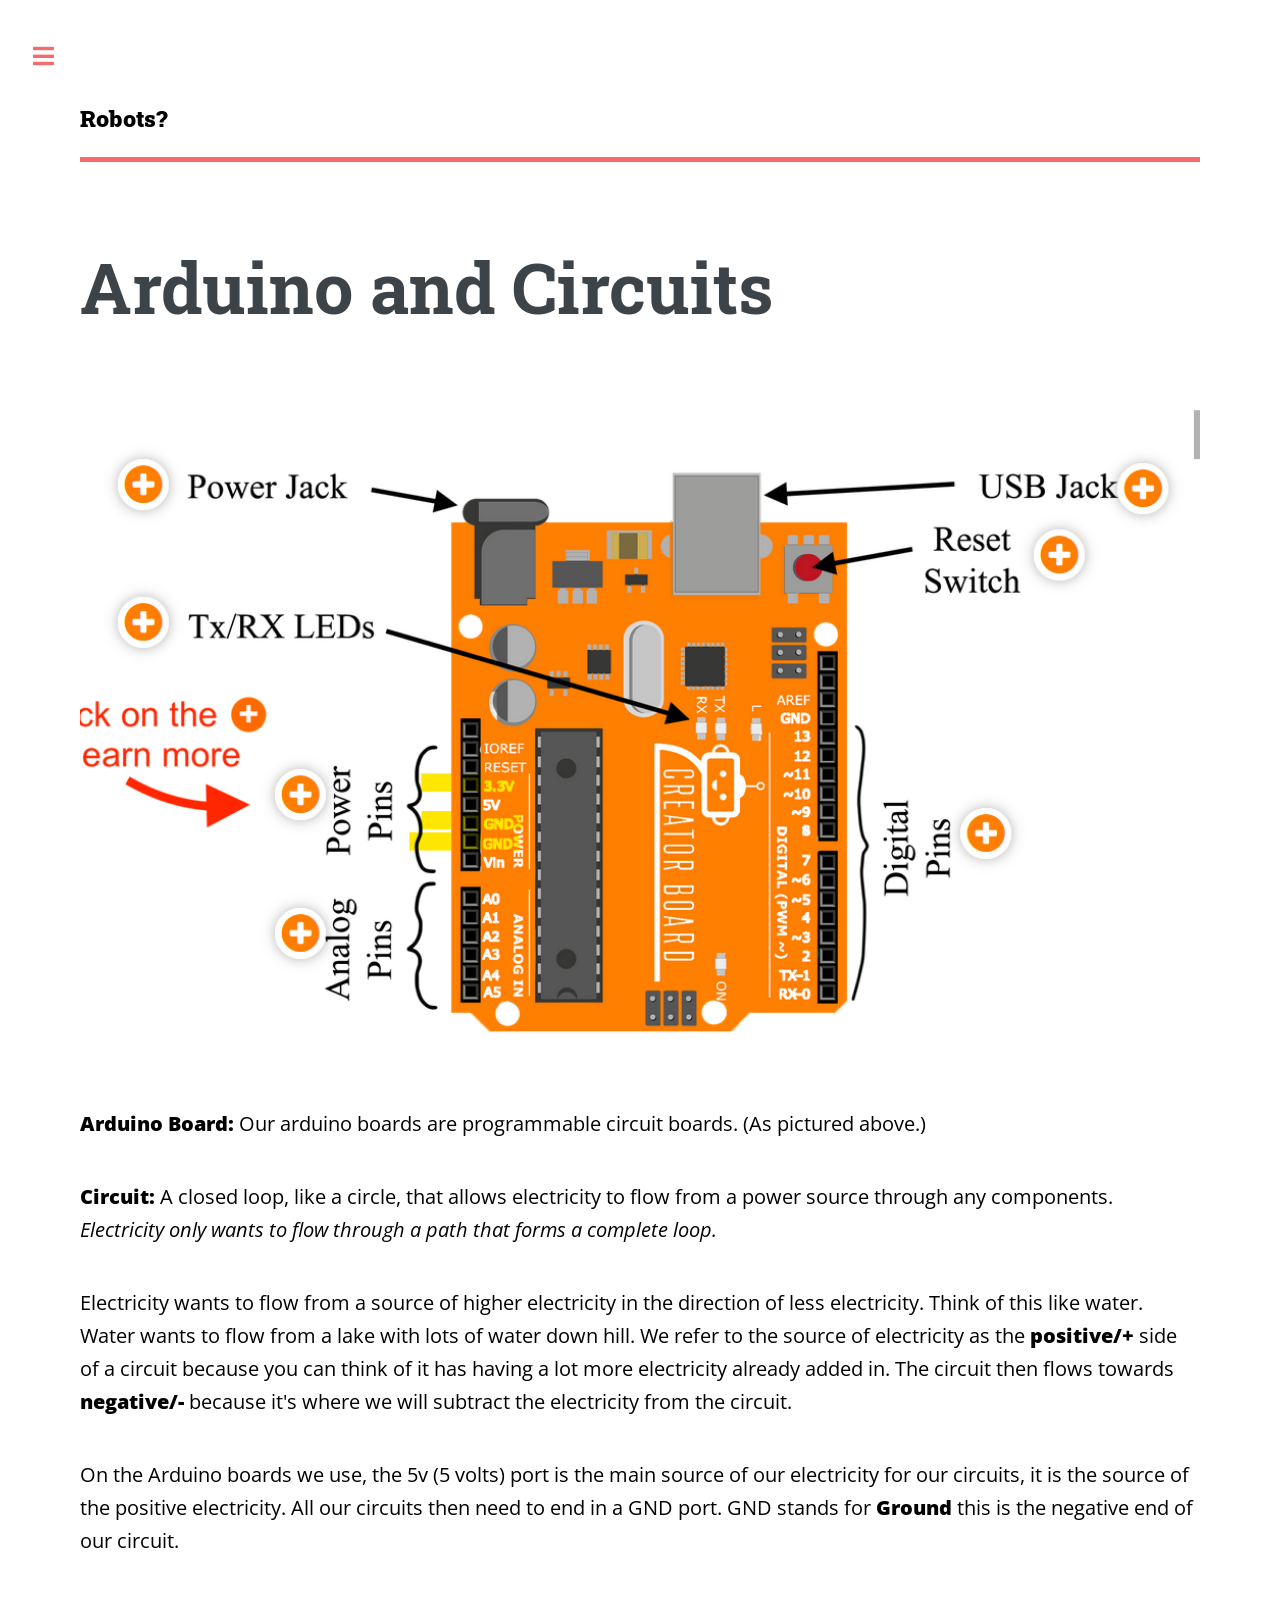
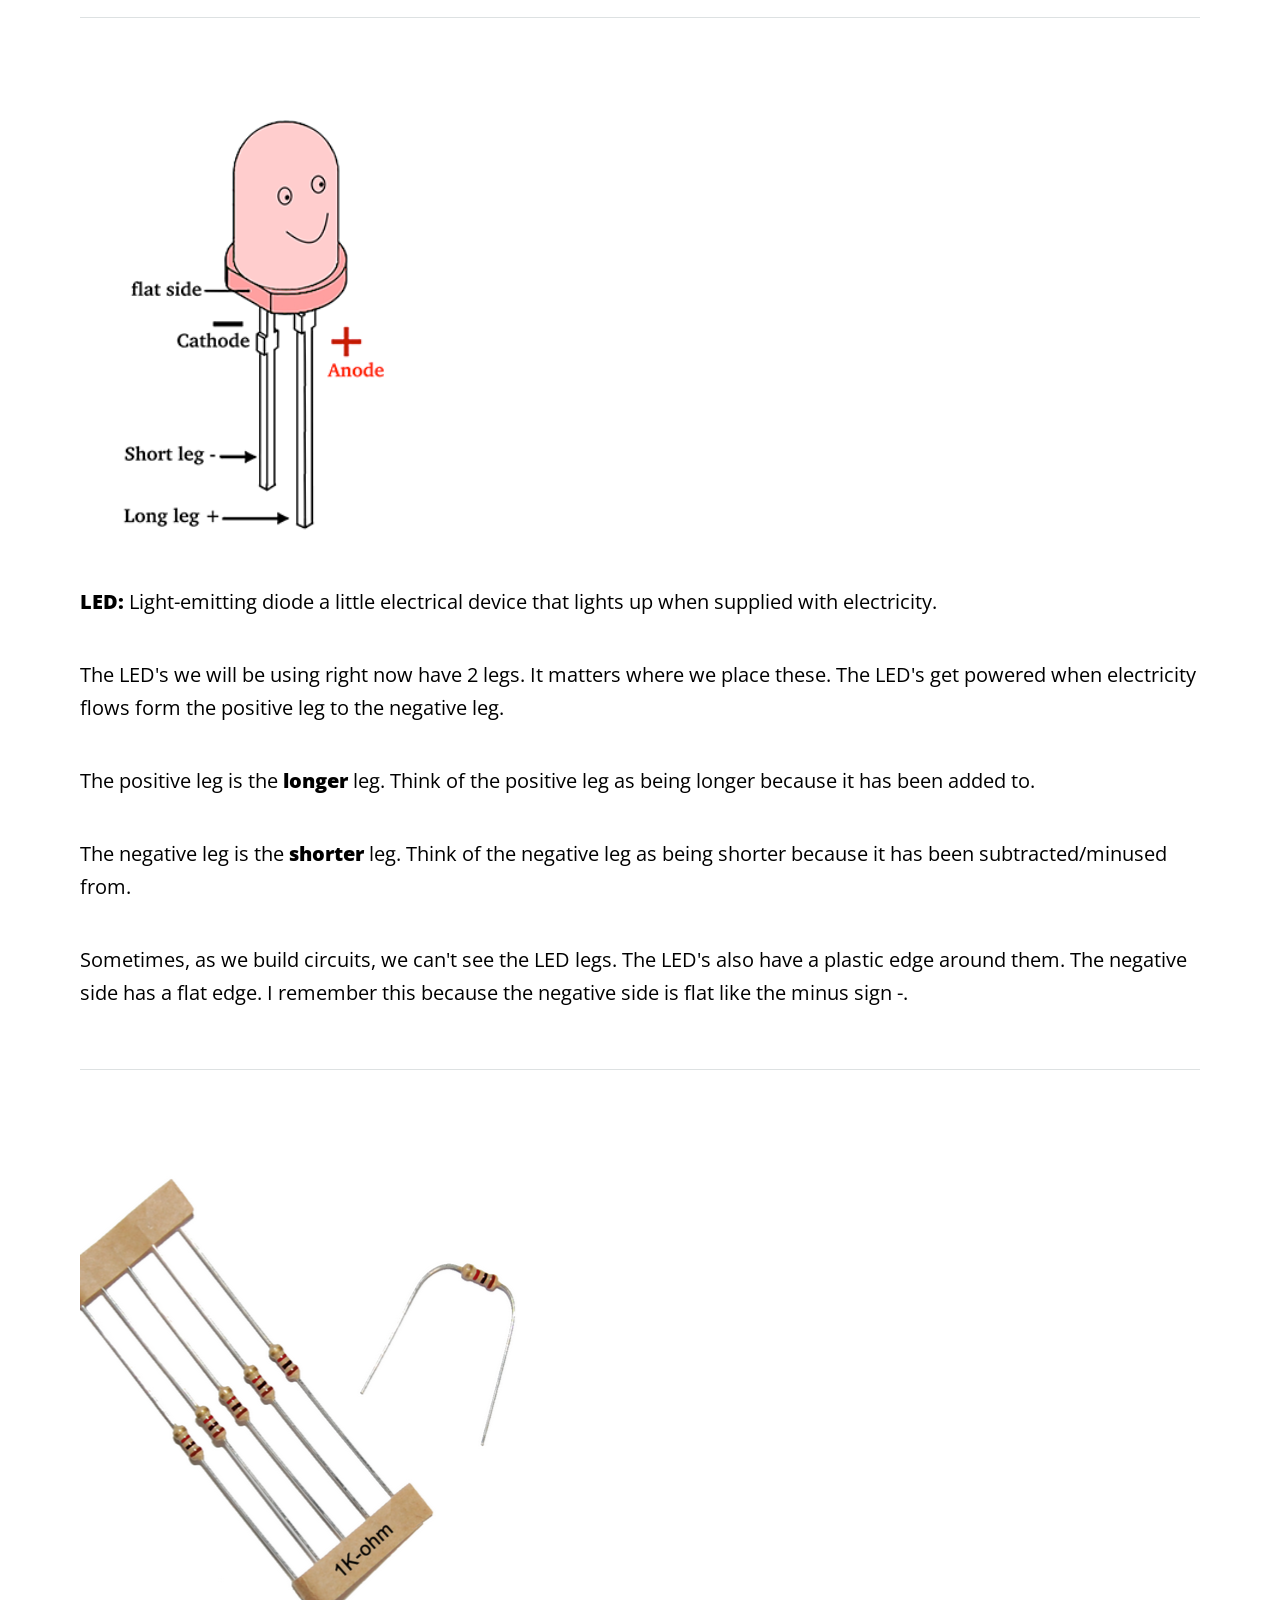
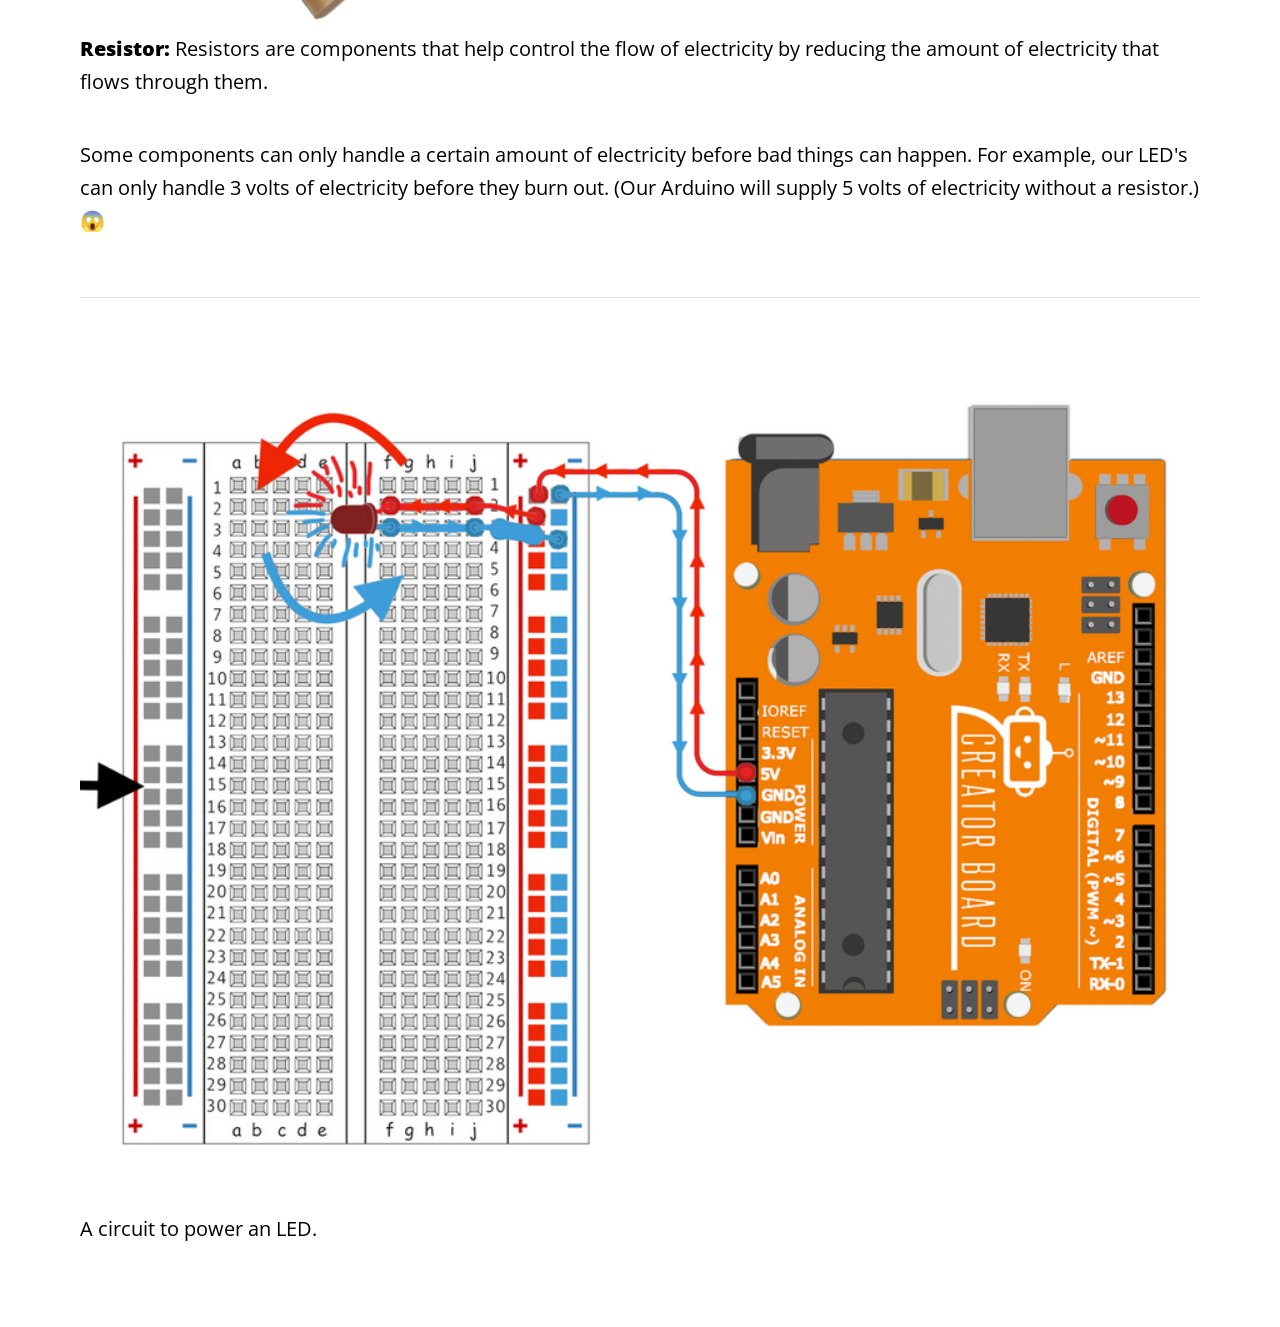
==== commit 2a9ef6f6: "Day 1 Draft Done" ====
--- a/day1.html
+++ b/day1.html
@@ -6,7 +6,7 @@
 -->
 <html>
 <head>
-    <title>Generic</title>
+    <title>IDK WHAT TO PUT HERE AGHGAGAHGAGHAHGAG</title>
     <meta charset="utf-8" />
     <meta name="viewport" content="width=device-width, initial-scale=1, user-scalable=no" />
     <link rel="stylesheet" href="assets/css/main.css" />
@@ -28,24 +28,37 @@
             <!-- Content -->
             <section>
                 <header class="main">
-                    <h1>Arduino</h1>
+                    <h1>Arduino and Circuits</h1>
                 </header>
 
-                <span><img src="images/Arduino.png" alt="" /></span>
+                <span><img class="image fit" src="images/Arduino.png" alt="" /></span>
 
                 <p><strong>Arduino Board: </strong>Our arduino boards are programmable circuit boards. (As pictured above.)</p>
                 <p><strong>Circuit: </strong>A closed loop, like a circle, that allows electricity to flow from a power source through any components. <i>Electricity only wants to flow through a path that forms a complete loop.</i></p>
                 <p>Electricity wants to flow from a source of higher electricity in the direction of less electricity. Think of this like water. Water wants to flow from a lake with lots of water down hill. We refer to the source of electricity as the <strong>positive/+</strong> side of a circuit because you can think of it has having a lot more electricity already added in. The circuit then flows towards <strong>negative/-</strong> because it's where we will subtract the electricity from the circuit.</p>
 
-                <p>In the Arduino diagram above, the 3.3V port is the main source of our electricity for our circuits, it is the source of the positive electricity. All our circuits then need to end in a GND port. GND stands for <strong>Ground</strong>this is the negative end of our circuit.</p>
+                <p>On the Arduino boards we use, the 5v (5 volts) port is the main source of our electricity for our circuits, it is the source of the positive electricity. All our circuits then need to end in a GND port. GND stands for <strong>Ground</strong> this is the negative end of our circuit.</p>
 
                 <hr class="major" />
 
                 <span><img src="images/LED.png" alt="" /></span>
 
+                <p><strong>LED: </strong>Light-emitting diode a little electrical device that lights up when supplied with electricity.</p>
+                <p>The LED's we will be using right now have 2 legs. It matters where we place these. The LED's get powered when electricity flows form the positive leg to the negative leg.</p>
+                <p>The positive leg is the <strong>longer</strong> leg. Think of the positive leg as being longer because it has been added to.</p>
+                <p>The negative leg is the <strong>shorter</strong> leg. Think of the negative leg as being shorter because it has been subtracted/minused from.</p>
+                <p>Sometimes, as we build circuits, we can't see the LED legs. The LED's also have a plastic edge around them. The negative side has a flat edge. I remember this because the negative side is flat like the minus sign -.</p>
+
                 <hr class="major" />
 
-                <span><img src="images/Circuit.png" alt="" /></span>
+                <span><img  src="images/Resistor.png" alt="" /></span>
+                <p><strong>Resistor: </strong>Resistors are components that help control the flow of electricity by reducing the amount of electricity that flows through them.</p>
+                <p>Some components can only handle a certain amount of electricity before bad things can happen. For example, our LED's can only handle 3 volts of electricity before they burn out. (Our Arduino will supply 5 volts of electricity without a resistor.) 😱</p>
+
+                <hr class="major" />
+
+                <span><img class="image fit" src="images/Circuit.png" alt="" /></span>
+                <p>A circuit to power an LED.</p>
 
 
             </section>
@@ -71,7 +84,6 @@
                             <li><a href="day1.html">Spring Day 1</a></li>
                         </ul>
                     </li>
-                    <!--										<li><a href="elements.html">Elements</a></li>-->
                 </ul>
             </nav>
 
--- a/assets/css/main.css
+++ b/assets/css/main.css
@@ -98,7 +98,8 @@
   line-height: 1.65; }
   @media screen and (max-width: 1680px) {
     body, input, select, textarea {
-      font-size: 15pt; } }
+      font-size: 15pt; }
+    }
   @media screen and (max-width: 1280px) {
     body, input, select, textarea {
       font-size: 15pt; } }
@@ -121,8 +122,8 @@
       color: inherit; }
 
 strong, b {
-  color: #3d4449;
-  font-weight: 600; }
+  color: rgba(0, 0, 0, 1);
+  font-weight: 900; }
 
 em, i {
   font-style: italic; }
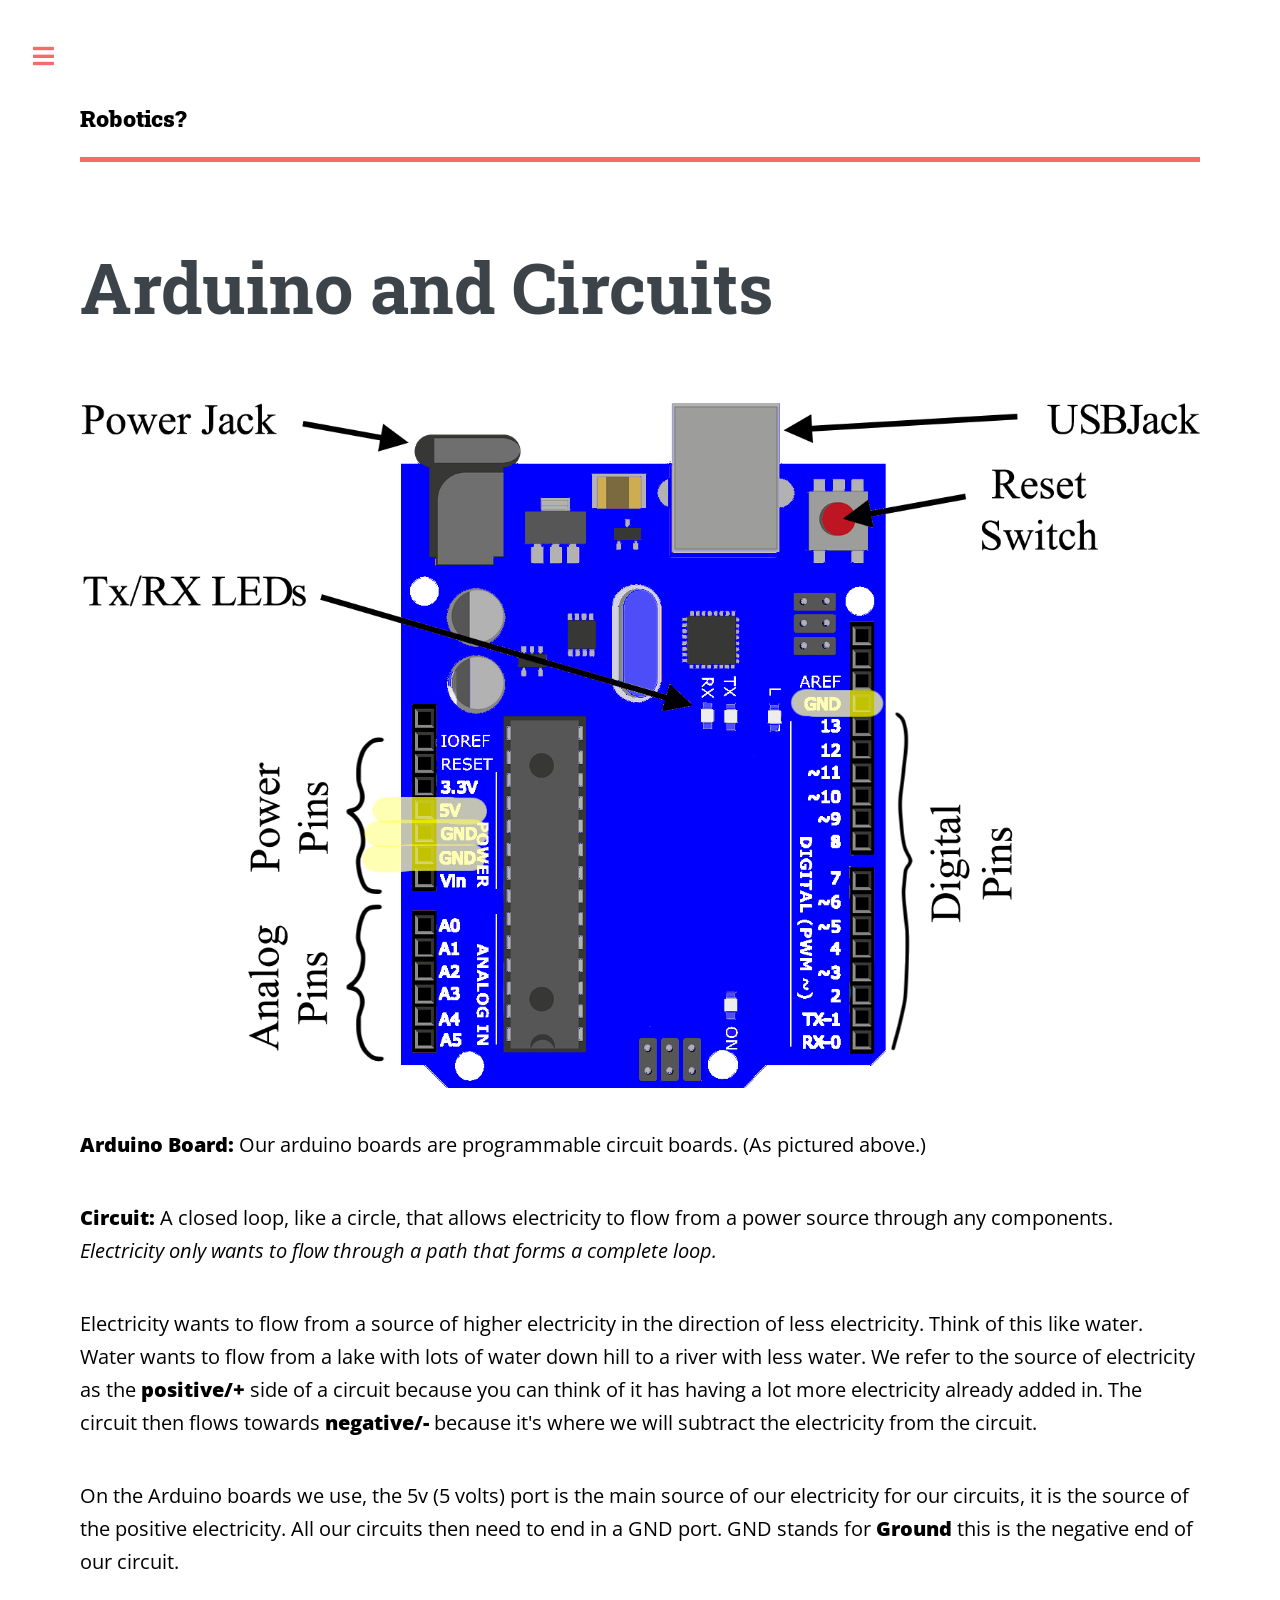
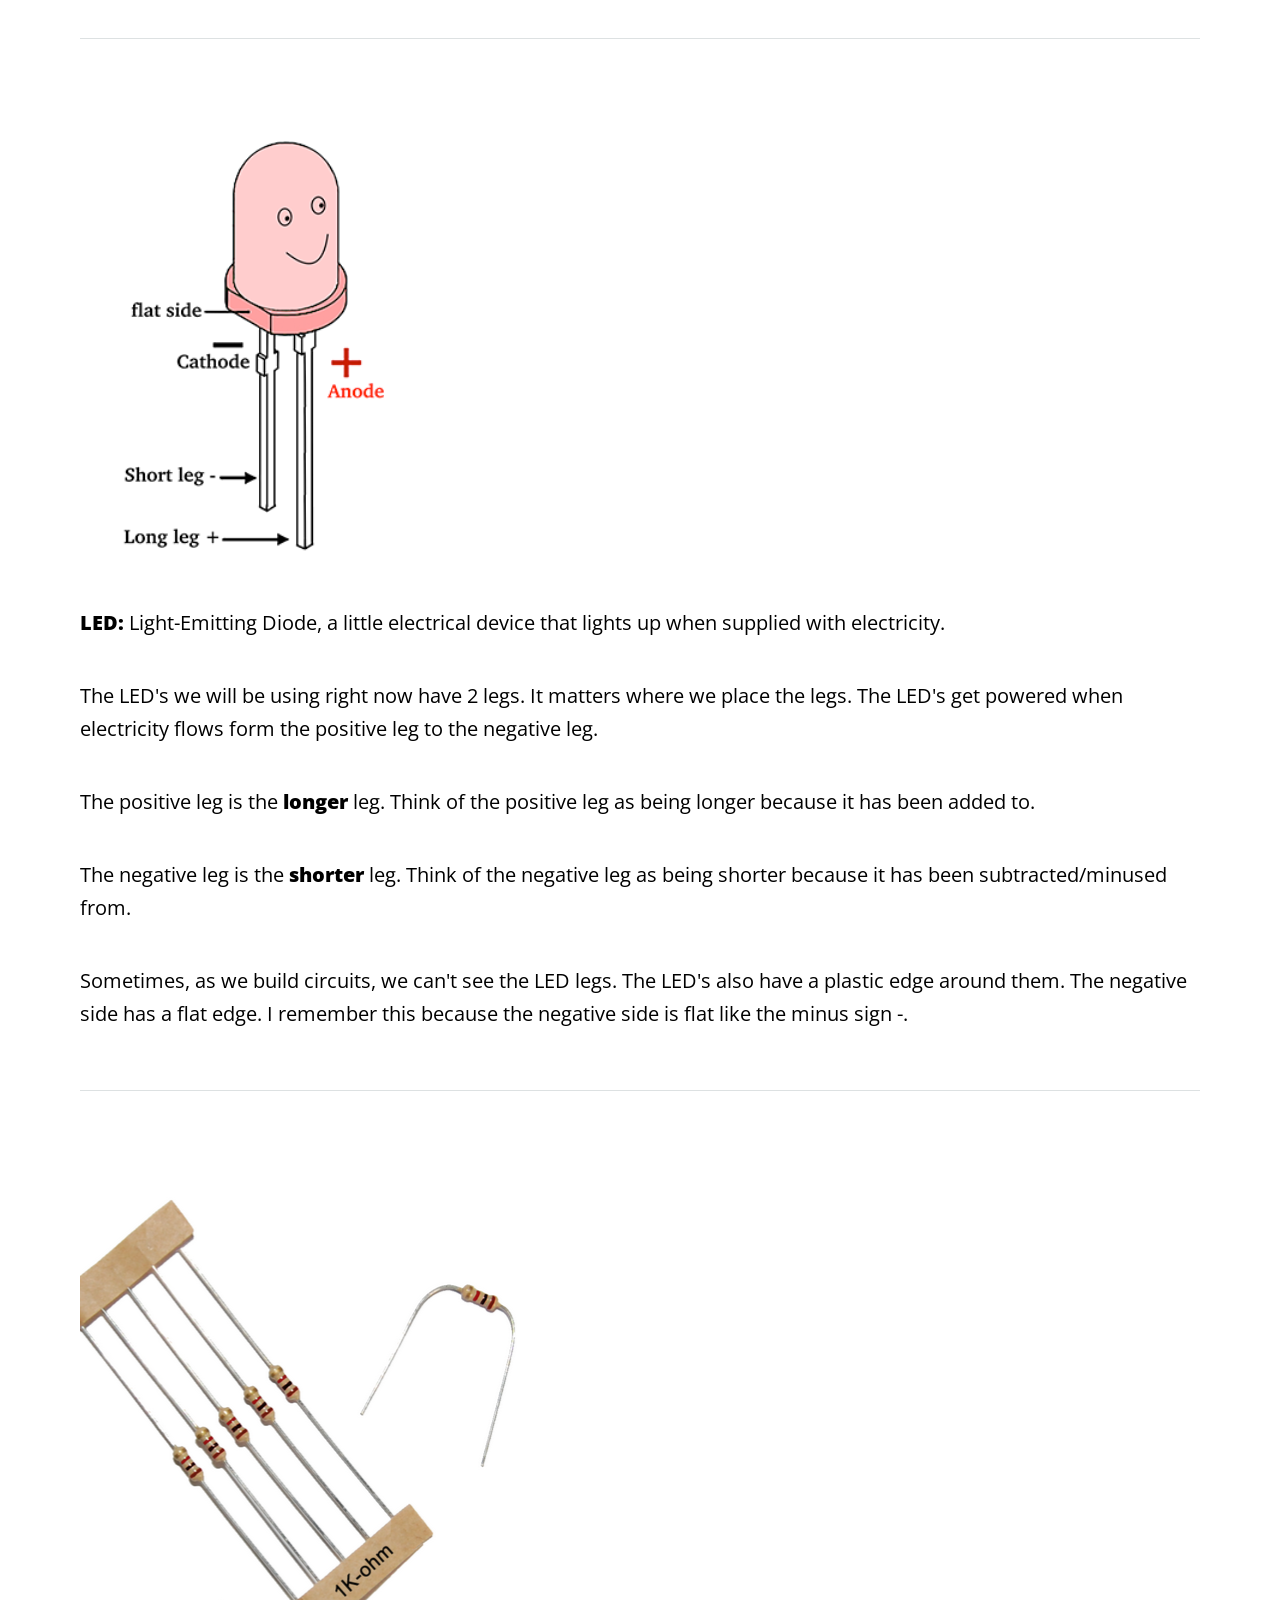
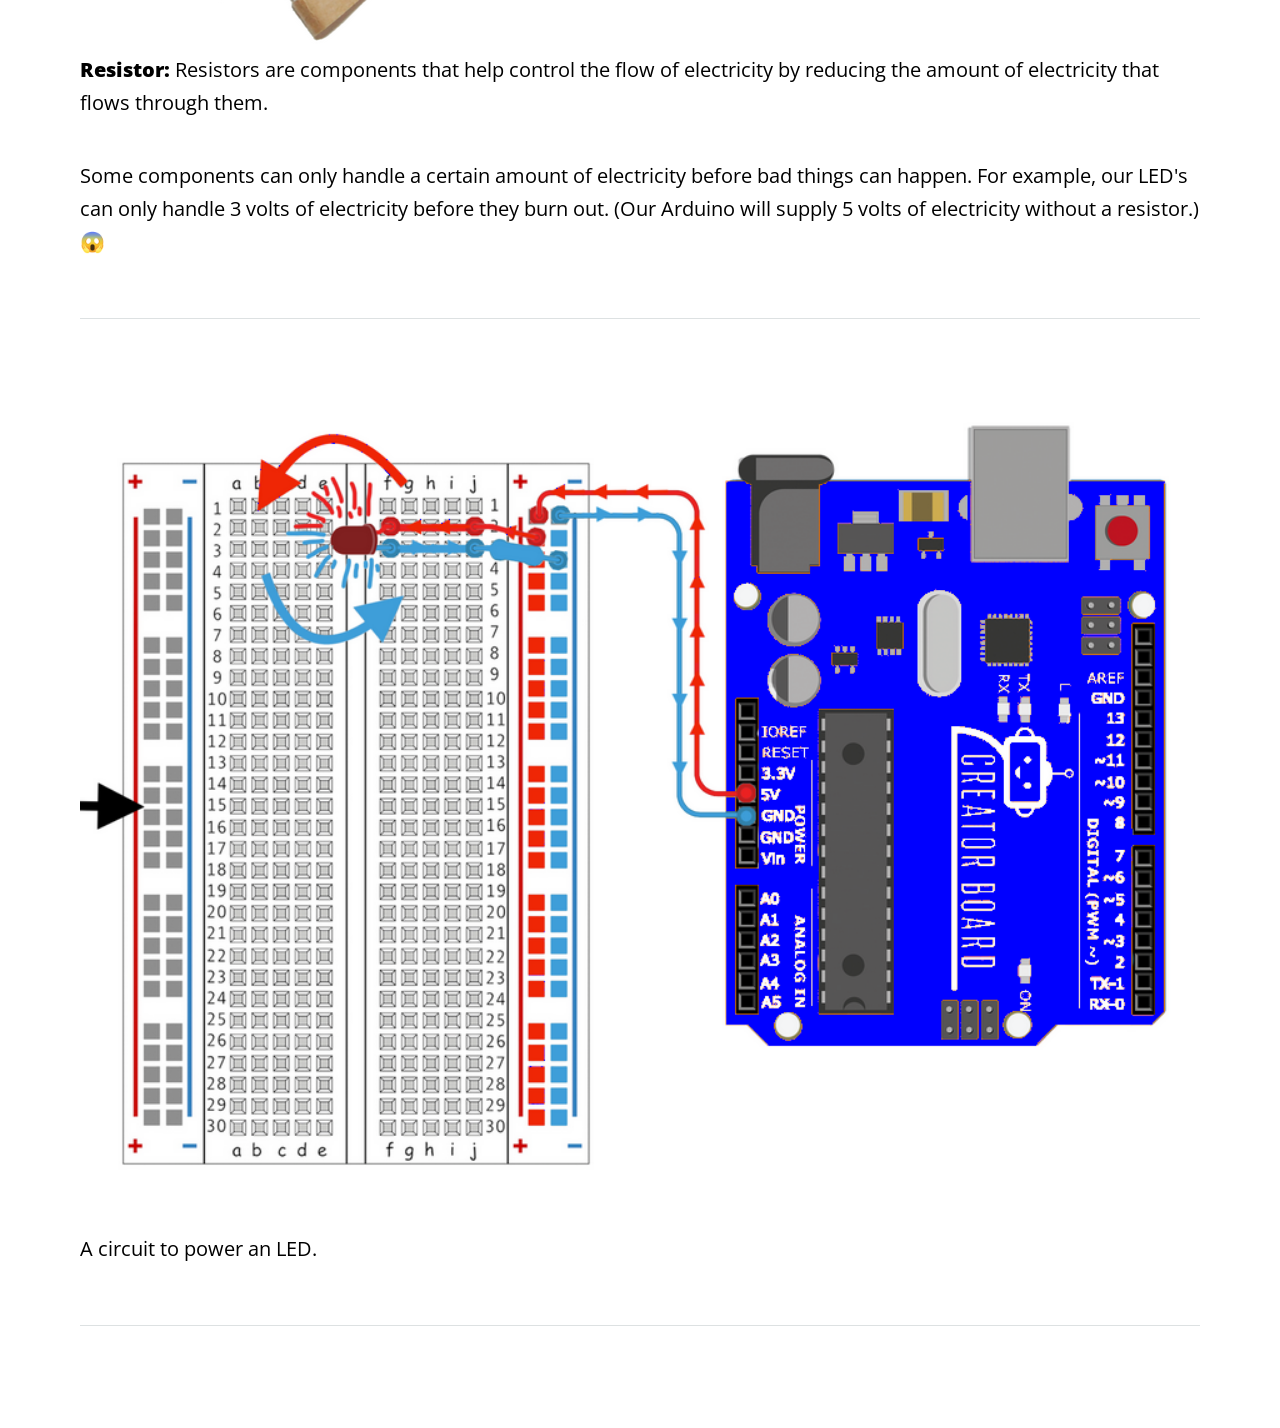
==== commit 4f7a204a: "Revise Day 1 Standardize sidebar. revise images and text." ====
--- a/day1.html
+++ b/day1.html
@@ -4,9 +4,16 @@
 	html5up.net | @ajlkn
 	Free for personal and commercial use under the CCA 3.0 license (html5up.net/license)
 -->
+<script>
+    fetch('sidebar.html')
+        .then(response => response.text())
+        .then(data => {
+            document.getElementById('wrapper').insertAdjacentHTML("beforeend", data);
+        });
+</script>
 <html>
 <head>
-    <title>IDK WHAT TO PUT HERE AGHGAGAHGAGHAHGAG</title>
+    <title>Day 1</title>
     <meta charset="utf-8" />
     <meta name="viewport" content="width=device-width, initial-scale=1, user-scalable=no" />
     <link rel="stylesheet" href="assets/css/main.css" />
@@ -22,7 +29,7 @@
 
             <!-- Header -->
             <header id="header">
-                <a href="index.html" class="logo"><strong>Robots?</strong></a>
+                <a href="index.html" class="logo"><strong>Robotics?</strong></a>
             </header>
 
             <!-- Content -->
@@ -35,7 +42,7 @@
 
                 <p><strong>Arduino Board: </strong>Our arduino boards are programmable circuit boards. (As pictured above.)</p>
                 <p><strong>Circuit: </strong>A closed loop, like a circle, that allows electricity to flow from a power source through any components. <i>Electricity only wants to flow through a path that forms a complete loop.</i></p>
-                <p>Electricity wants to flow from a source of higher electricity in the direction of less electricity. Think of this like water. Water wants to flow from a lake with lots of water down hill. We refer to the source of electricity as the <strong>positive/+</strong> side of a circuit because you can think of it has having a lot more electricity already added in. The circuit then flows towards <strong>negative/-</strong> because it's where we will subtract the electricity from the circuit.</p>
+                <p>Electricity wants to flow from a source of higher electricity in the direction of less electricity. Think of this like water. Water wants to flow from a lake with lots of water down hill to a river with less water. We refer to the source of electricity as the <strong>positive/+</strong> side of a circuit because you can think of it has having a lot more electricity already added in. The circuit then flows towards <strong>negative/-</strong> because it's where we will subtract the electricity from the circuit.</p>
 
                 <p>On the Arduino boards we use, the 5v (5 volts) port is the main source of our electricity for our circuits, it is the source of the positive electricity. All our circuits then need to end in a GND port. GND stands for <strong>Ground</strong> this is the negative end of our circuit.</p>
 
@@ -43,8 +50,8 @@
 
                 <span><img src="images/LED.png" alt="" /></span>
 
-                <p><strong>LED: </strong>Light-emitting diode a little electrical device that lights up when supplied with electricity.</p>
-                <p>The LED's we will be using right now have 2 legs. It matters where we place these. The LED's get powered when electricity flows form the positive leg to the negative leg.</p>
+                <p><strong>LED: </strong>Light-Emitting Diode, a little electrical device that lights up when supplied with electricity.</p>
+                <p>The LED's we will be using right now have 2 legs. It matters where we place the legs. The LED's get powered when electricity flows form the positive leg to the negative leg.</p>
                 <p>The positive leg is the <strong>longer</strong> leg. Think of the positive leg as being longer because it has been added to.</p>
                 <p>The negative leg is the <strong>shorter</strong> leg. Think of the negative leg as being shorter because it has been subtracted/minused from.</p>
                 <p>Sometimes, as we build circuits, we can't see the LED legs. The LED's also have a plastic edge around them. The negative side has a flat edge. I remember this because the negative side is flat like the minus sign -.</p>
@@ -60,40 +67,13 @@
                 <span><img class="image fit" src="images/Circuit.png" alt="" /></span>
                 <p>A circuit to power an LED.</p>
 
+                <hr class="major" />
 
             </section>
 
         </div>
     </div>
-
     <!-- Sidebar -->
-    <div id="sidebar">
-        <div class="inner">
-
-            <!-- Menu -->
-            <nav id="menu">
-                <header class="major">
-                    <h2>Menu</h2>
-                </header>
-                <ul>
-                    <li><a href="index.html">Homepage</a></li>
-                    <li><a href="https://snap4arduino.rocks/" target="_blank">Snap4Arduino</a></li>
-                    <li>
-                        <span class="opener">Robotics Lessons</span>
-                        <ul>
-                            <li><a href="day1.html">Spring Day 1</a></li>
-                        </ul>
-                    </li>
-                </ul>
-            </nav>
-
-            <!-- Footer -->
-            <footer id="footer">
-                <p class="copyright">&copy; Untitled. All rights reserved. Demo Images: <a href="https://unsplash.com">Unsplash</a>. Design: <a href="https://html5up.net">HTML5 UP</a>.</p>
-            </footer>
-
-        </div>
-    </div>
 
 </div>
 
